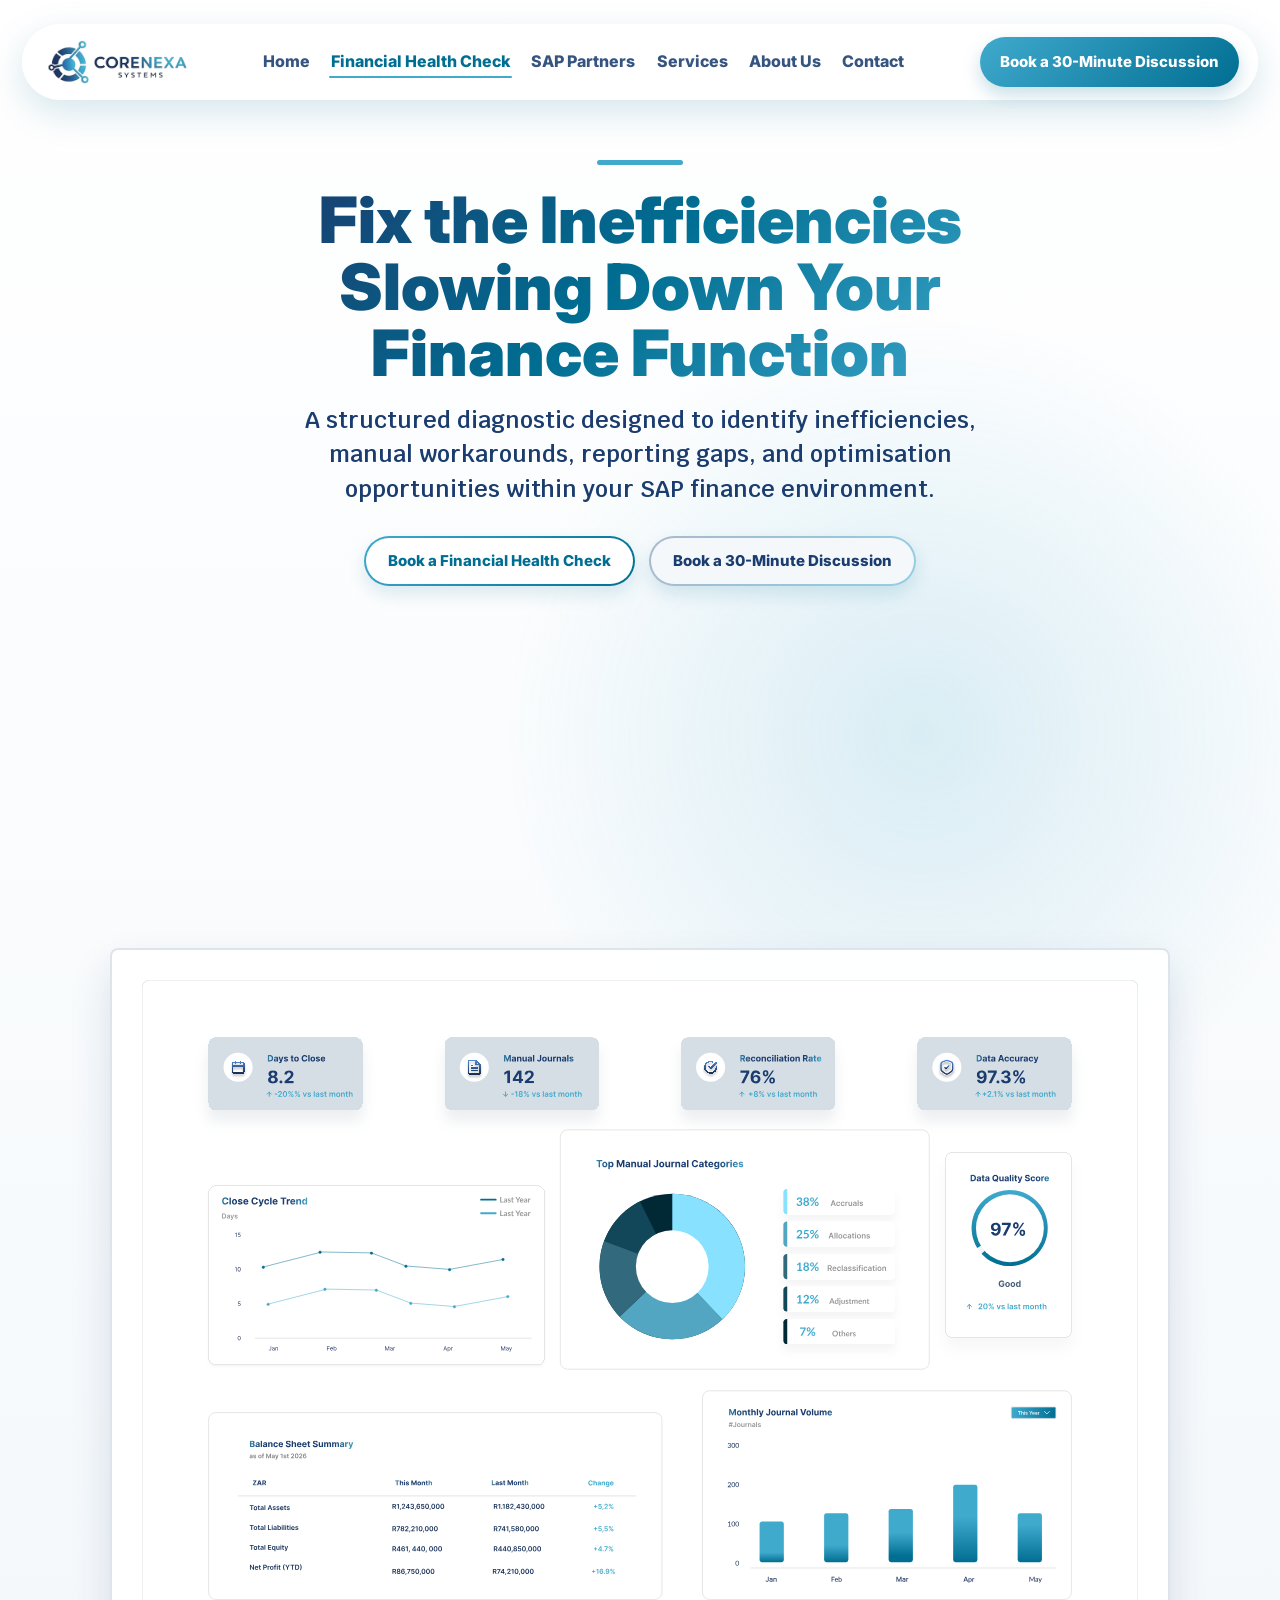
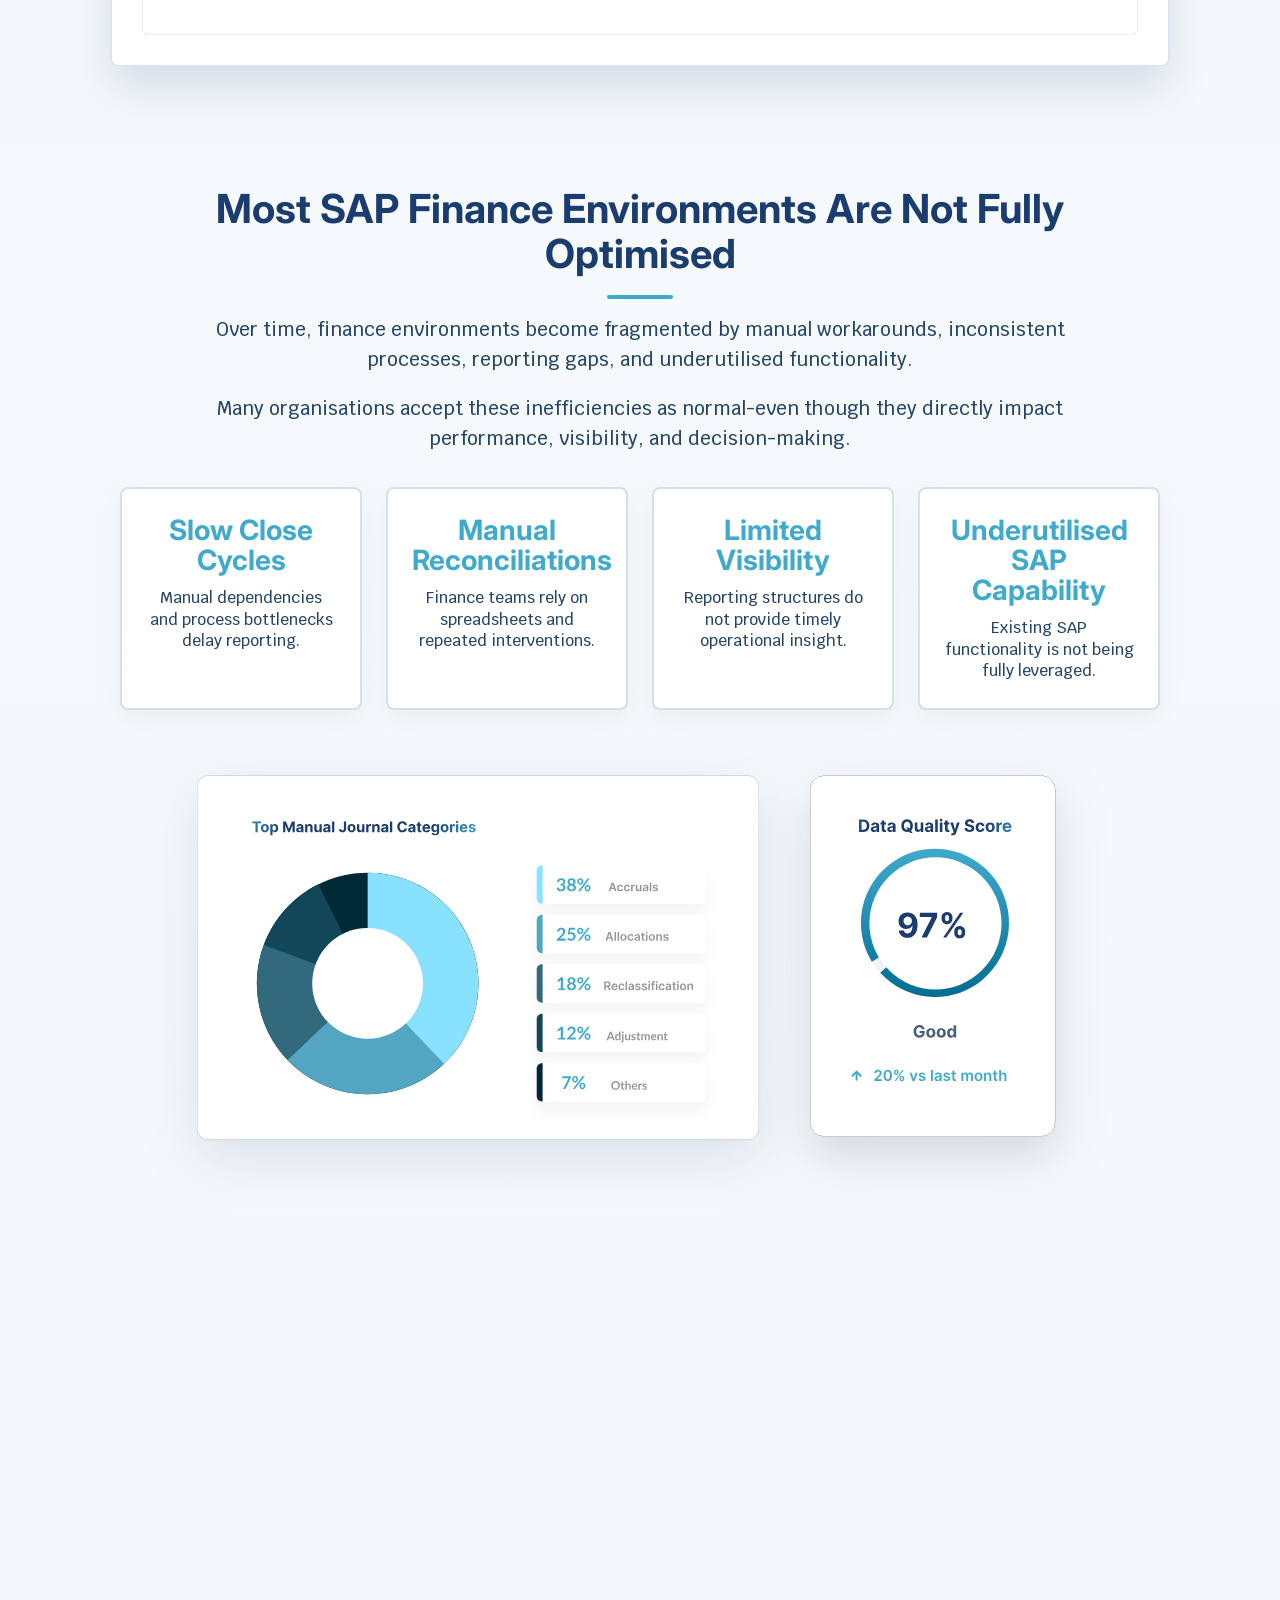
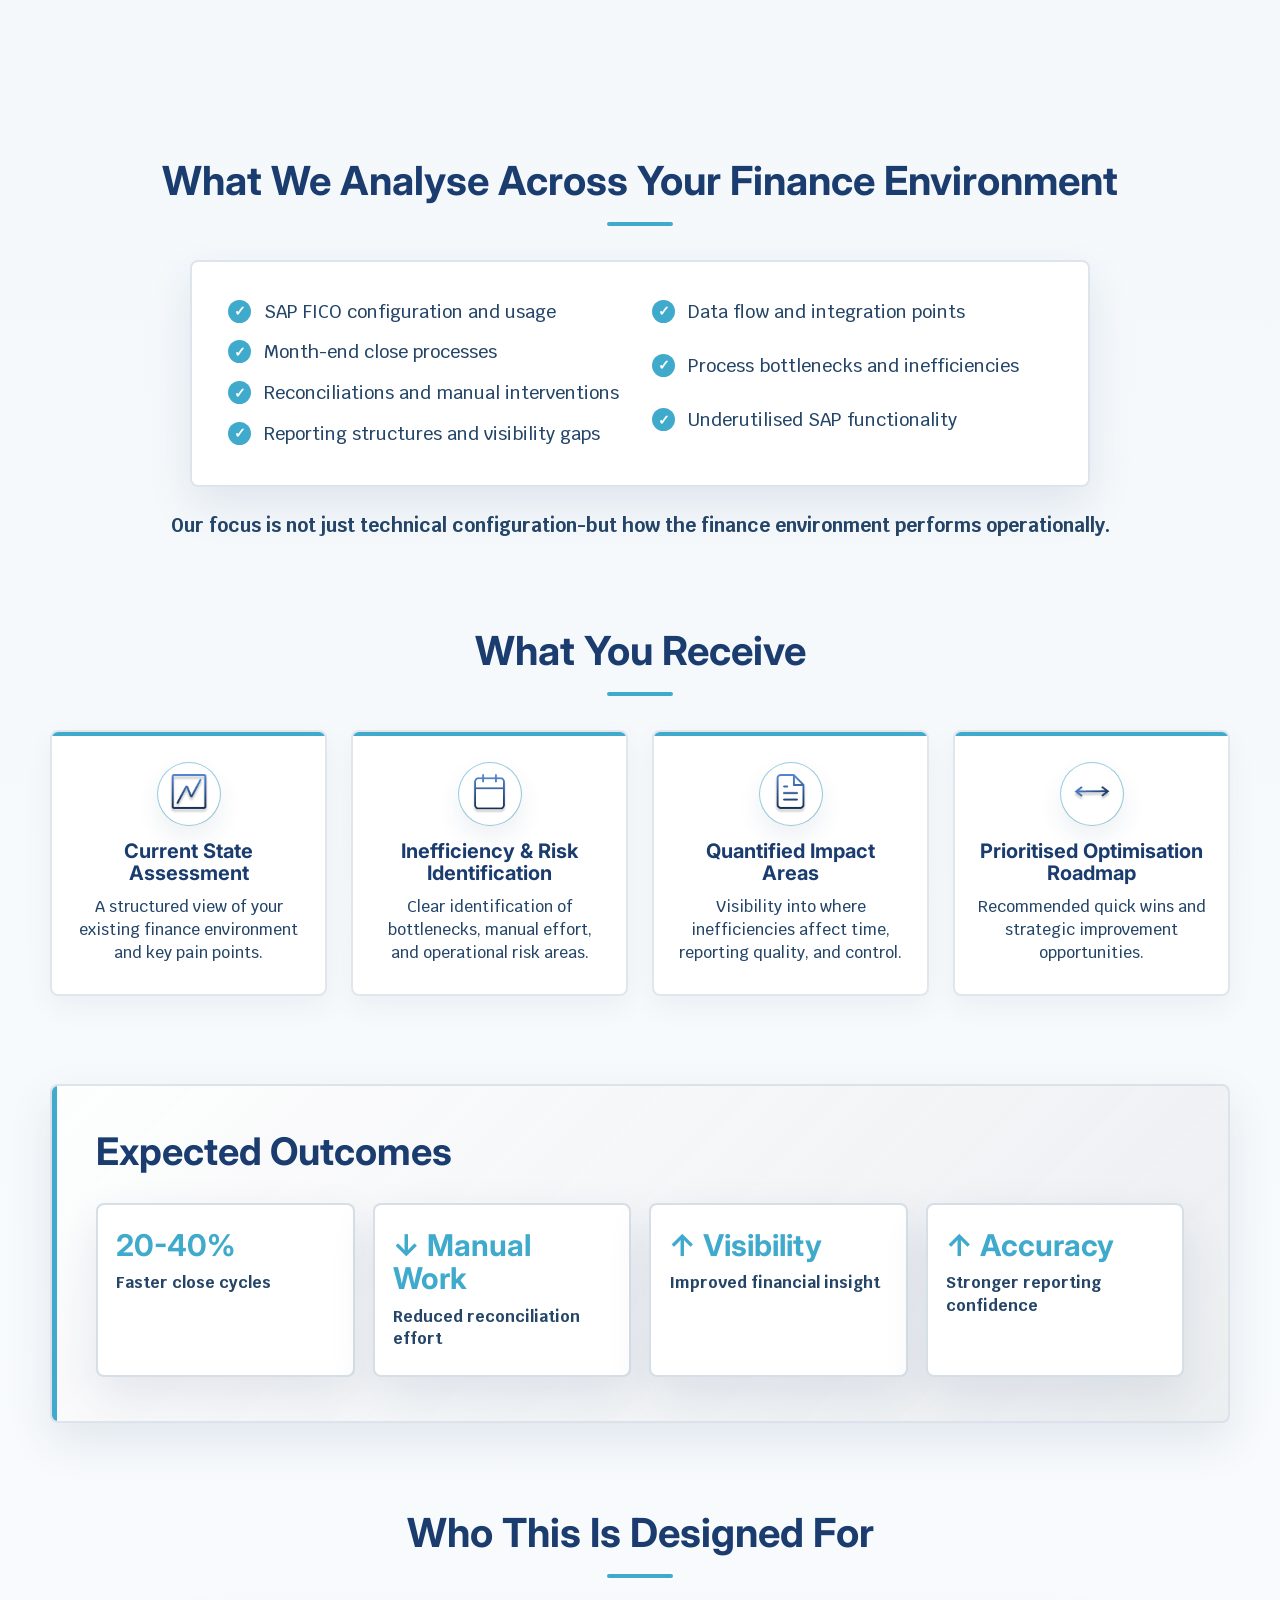
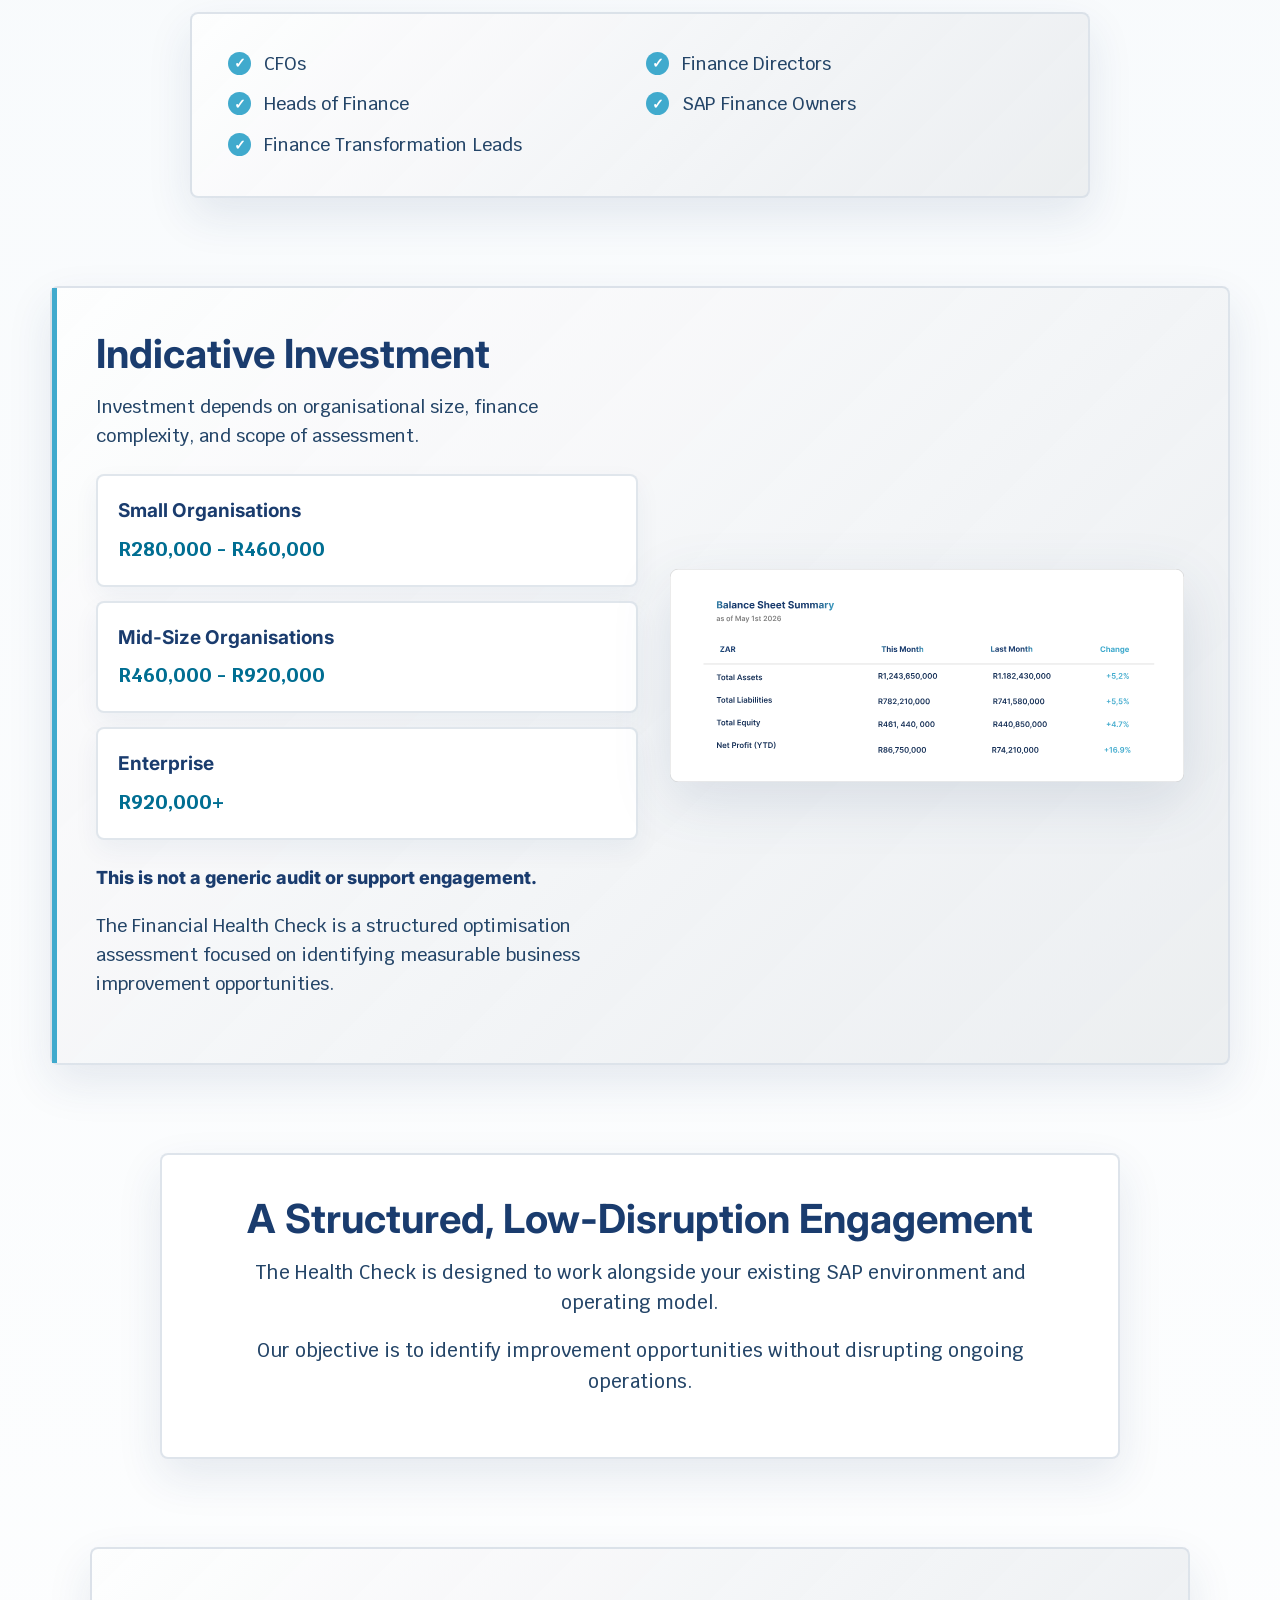
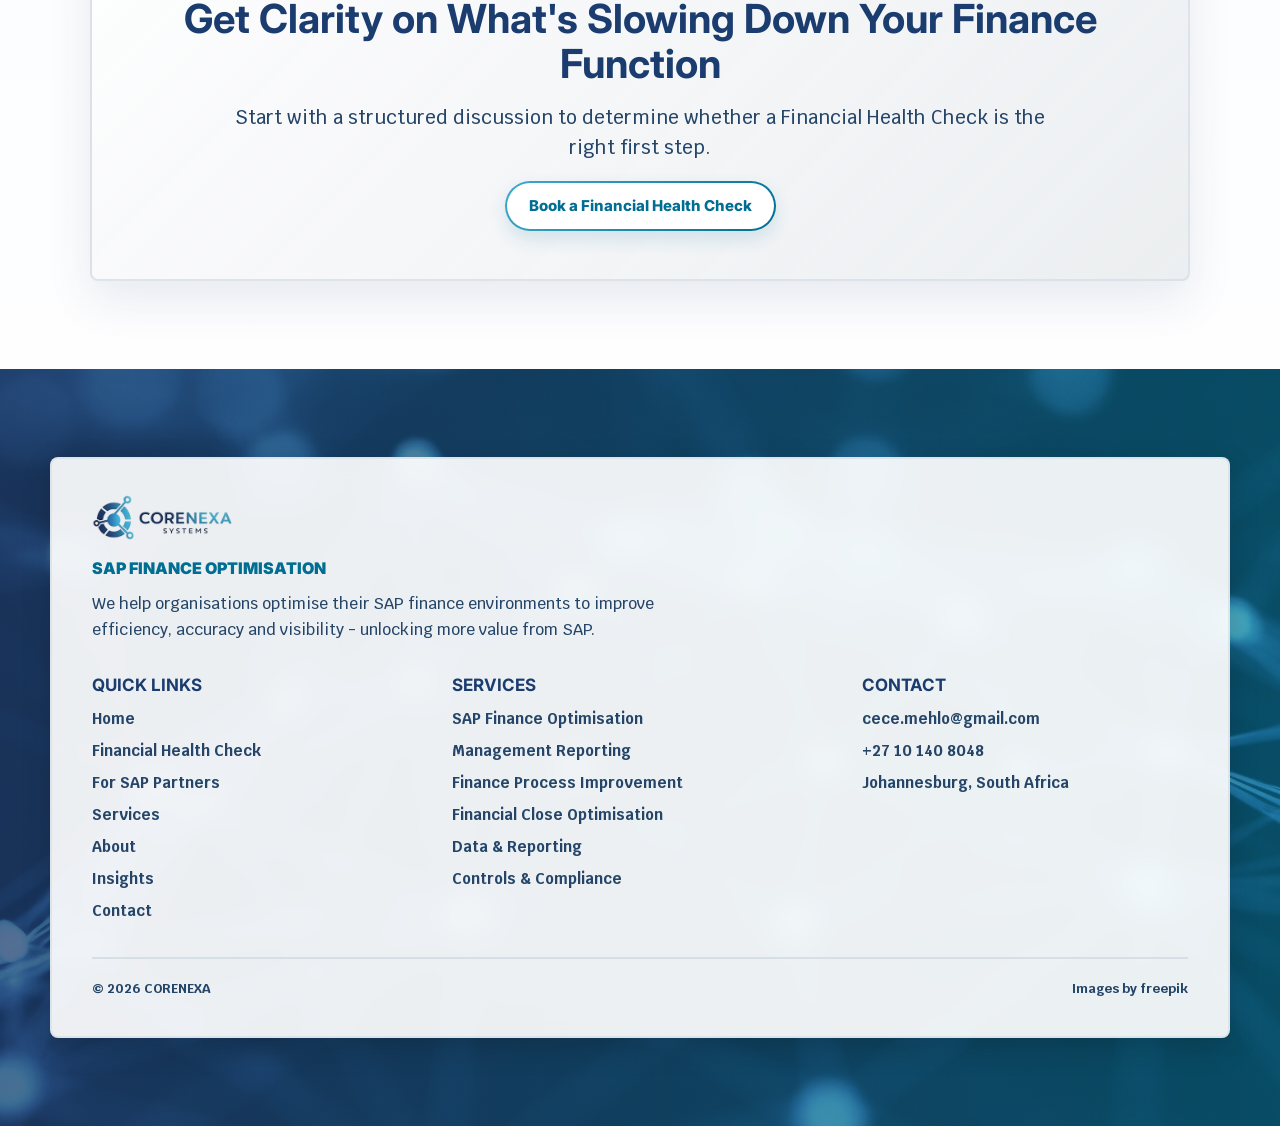
==== financial health check.html @ 90f0d819 "Add files via upload" ====
<!DOCTYPE html>
<html lang="en">
<head>
  <meta charset="utf-8" />
  <meta name="viewport" content="width=device-width,initial-scale=1" />
  <title>Financial Health Check</title>

  <link rel="preconnect" href="https://fonts.googleapis.com">
  <link rel="preconnect" href="https://fonts.gstatic.com" crossorigin>
  <link href="https://fonts.googleapis.com/css2?family=Inter:wght@700;800&family=Krub:wght@400;500;600;700&display=swap" rel="stylesheet">
  <link rel="stylesheet" href="styles.css">
</head>
<body class="financial-page">
  <header class="site-header">
    <nav class="navbar" aria-label="Main navigation">
      <a href="index.html" class="brand" aria-label="Corenexa Systems home">
        <img class="brand-logo" src="img/corenexa-logo.png" alt="Corenexa Systems logo">
      </a>

      <div class="nav-links">
        <a href="index.html">Home</a>
        <a href="financial health check.html" aria-current="page">Financial Health Check</a>
        <a href="sap partners.html">SAP Partners</a>
        <a href="services.html">Services</a>
        <a href="about.html">About Us</a>
        <a href="contact.html">Contact</a>
      </div>

      <a href="contact.html" class="nav-cta">Book a 30-Minute Discussion</a>
    </nav>
  </header>

  <section class="landing financial-landing">
    <div class="landing-content">
      <h1>Fix the Inefficiencies Slowing Down Your Finance Function</h1>
      <p>A structured diagnostic designed to identify inefficiencies, manual workarounds, reporting gaps, and optimisation opportunities within your SAP finance environment.</p>
      <div class="landing-actions">
        <a href="contact.html" class="button">Book a Financial Health Check</a>
        <a href="contact.html" class="button button-secondary">Book a 30-Minute Discussion</a>
      </div>
    </div>

    <div class="financial-hero-visual">
      <img src="img/dashboard.svg" alt="Finance dashboard interface" class="dashboard-img">
    </div>
  </section>

  <main class="container financial-container">
    <section class="expectations financial-section">
      <h2>Most SAP Finance Environments Are Not Fully Optimised</h2>
      <p>Over time, finance environments become fragmented by manual workarounds, inconsistent processes, reporting gaps, and underutilised functionality.</p>
      <p>Many organisations accept these inefficiencies as normal-even though they directly impact performance, visibility, and decision-making.</p>

      <div class="metrics">
        <div class="metric">
          <strong>Slow Close Cycles</strong>
          <p>Manual dependencies and process bottlenecks delay reporting.</p>
        </div>

        <div class="metric">
          <strong>Manual Reconciliations</strong>
          <p>Finance teams rely on spreadsheets and repeated interventions.</p>
        </div>

        <div class="metric">
          <strong>Limited Visibility</strong>
          <p>Reporting structures do not provide timely operational insight.</p>
        </div>

        <div class="metric">
          <strong>Underutilised SAP Capability</strong>
          <p>Existing SAP functionality is not being fully leveraged.</p>
        </div>
      </div>

      <div class="financial-supporting-visual">
        <img src="img/pie-chart.svg" alt="pie charts" class="pie-chart-img">
        <img src="img/progress-score.svg" alt="progress score" class="progress-score-img">
      </div>
    </section>

    <section class="diagnostic financial-section">
      <div class="diagnostic-copy">
        <h2>What Is a Financial Health Check?</h2>
        <p>The Financial Health Check is a structured assessment of your SAP finance environment designed to identify inefficiencies, quantify impact areas, and prioritise optimisation opportunities.</p>
        <a href="contact.html" class="button">Book a Financial Health Check</a>
      </div>

      <aside class="diagnostic-card">
        <div>
          <h2>It gives leadership teams clarity on:</h2>
          <ul class="check-list">
            <li>What is slowing finance down</li>
            <li>Where manual effort exists</li>
            <li>Which issues create operational risk</li>
            <li>Where the highest-value improvements are</li>
          </ul>
        </div>
      </aside>
    </section>

    <section class="hero financial-section">
      <h1>What We Analyse Across Your Finance Environment</h1>

      <div class="financial-check-grid">
        <ul class="check-list">
          <li>SAP FICO configuration and usage</li>
          <li>Month-end close processes</li>
          <li>Reconciliations and manual interventions</li>
          <li>Reporting structures and visibility gaps</li>
        </ul>
        <ul class="check-list">
          <li>Data flow and integration points</li>
          <li>Process bottlenecks and inefficiencies</li>
          <li>Underutilised SAP functionality</li>
        </ul>
      </div>

      <p class="financial-section-note">Our focus is not just technical configuration-but how the finance environment performs operationally.</p>
    </section>

    <section class="financial-section">
      <div class="hero">
        <h1>What You Receive</h1>
      </div>

      <div class="cards">
        <article class="card">
          <div class="icon">
            <img src="img/stats-icon.png" alt="Stats icon">
          </div>
          <h3>Current State Assessment</h3>
          <p>A structured view of your existing finance environment and key pain points.</p>
        </article>

        <article class="card">
          <div class="icon">
            <img src="img/calender-icon.png" alt="Calendar icon">
          </div>
          <h3>Inefficiency &amp; Risk Identification</h3>
          <p>Clear identification of bottlenecks, manual effort, and operational risk areas.</p>
        </article>

        <article class="card">
          <div class="icon">
            <img src="img/file-icon.png" alt="File icon">
          </div>
          <h3>Quantified Impact Areas</h3>
          <p>Visibility into where inefficiencies affect time, reporting quality, and control.</p>
        </article>

        <article class="card">
          <div class="icon">
            <img src="img/gap-icon.png" alt="Gap icon">
          </div>
          <h3>Prioritised Optimisation Roadmap</h3>
          <p>Recommended quick wins and strategic improvement opportunities.</p>
        </article>
      </div>
    </section>

    <section class="partner financial-section">
      <div>
        <h2>Expected Outcomes</h2>
        <div class="outcome-metrics">
          <div><strong>20-40%</strong><span>Faster close cycles</span></div>
          <div><strong>↓ Manual Work</strong><span>Reduced reconciliation effort</span></div>
          <div><strong>↑ Visibility</strong><span>Improved financial insight</span></div>
          <div><strong>↑ Accuracy</strong><span>Stronger reporting confidence</span></div>
        </div>
      </div>
    </section>

    <section class="financial-section financial-audience-section">
      <div class="hero">
        <h1>Who This Is Designed For</h1>
      </div>
      <ul class="about-check-list about-audience-list">
        <li>CFOs</li>
        <li>Finance Directors</li>
        <li>Heads of Finance</li>
        <li>SAP Finance Owners</li>
        <li>Finance Transformation Leads</li>
      </ul>
    </section>

    <section class="financial-section investment-section">
      <div class="expertise-copy">
        <h2>Indicative Investment</h2>
        <p>Investment depends on organisational size, finance complexity, and scope of assessment.</p>
        <div class="investment-card-grid">
          <div class="investment-card"><strong>Small Organisations</strong><span>R280,000 - R460,000</span></div>
          <div class="investment-card"><strong>Mid-Size Organisations</strong><span>R460,000 - R920,000</span></div>
          <div class="investment-card"><strong>Enterprise</strong><span>R920,000+</span></div>
        </div>
        <p class="investment-note">This is not a generic audit or support engagement.</p>
        <p>The Financial Health Check is a structured optimisation assessment focused on identifying measurable business improvement opportunities.</p>
      </div>
      <img class="investment-panel-image" src="img/balance-sheet.svg" alt="Investment range interface panel">
    </section>

    <section class="financial-section financial-trust-section">
      <h2>A Structured, Low-Disruption Engagement</h2>
      <p>The Health Check is designed to work alongside your existing SAP environment and operating model.</p>
      <p>Our objective is to identify improvement opportunities without disrupting ongoing operations.</p>
    </section>

    <section class="cta financial-section financial-bottom-cta">
      <h2>Get Clarity on What's Slowing Down Your Finance Function</h2>
      <p>Start with a structured discussion to determine whether a Financial Health Check is the right first step.</p>
      <a href="contact.html" class="button">Book a Financial Health Check</a>
    </section>

  </main>

  <footer class="site-footer">
    <img class="footer-bg" src="img/abstract-technology-network (1).jpg" alt="" aria-hidden="true">
    <div class="footer-inner about-footer-inner">
      <div class="footer-brand-block">
        <a href="index.html" aria-label="Corenexa Systems home">
          <img class="footer-logo" src="img/corenexa-logo.png" alt="Corenexa Systems logo">
        </a>
        <p class="footer-tagline">SAP FINANCE OPTIMISATION</p>
        <p>We help organisations optimise their SAP finance environments to improve efficiency, accuracy and visibility - unlocking more value from SAP.</p>
      </div>

      <div class="about-footer-grid">
        <div>
          <h3>Quick Links</h3>
          <ul>
            <li><a href="index.html">Home</a></li>
            <li><a href="financial health check.html">Financial Health Check</a></li>
            <li><a href="sap partners.html">For SAP Partners</a></li>
            <li><a href="services.html">Services</a></li>
            <li><a href="about.html">About</a></li>
            <li>Insights</li>
            <li><a href="contact.html">Contact</a></li>
          </ul>
        </div>

        <div>
          <h3>Services</h3>
          <ul>
            <li>SAP Finance Optimisation</li>
            <li>Management Reporting</li>
            <li>Finance Process Improvement</li>
            <li>Financial Close Optimisation</li>
            <li>Data &amp; Reporting</li>
            <li>Controls &amp; Compliance</li>
          </ul>
        </div>

        <div>
          <h3>Contact</h3>
          <ul>
            <li><a href="mailto:cece.mehlo@gmail.com">cece.mehlo@gmail.com</a></li>
            <li><a href="tel:+27101408048">+27 10 140 8048</a></li>
            <li>Johannesburg, South Africa</li>
          </ul>
        </div>
      </div>

      <div class="footer-bottom">
        <span>&copy; 2026 CORENEXA</span>
        <span>Images by freepik</span>
      </div>
    </div>
  </footer>
  <script src="script.js" defer></script>
</body>
</html>
---- styles.css ----
/* =========================================================
   Corenexa Systems
   Shared layout, page sections, and responsive presentation.
========================================================= */

:root {
  --primary-blue: #1a3c6e;
  --deep-blue: #006e92;
  --accent-blue: #40aacd;
  --accent-blue-soft: rgba(64, 170, 205, 0.16);
  --ink: #1a3c6e;
  --text-main: #244568;
  --text-muted: #526b82;
  --white: #ffffff;
  --bg-light: #f4f8fb;
  --bg-panel: #e7eef4;
  --bg-panel-strong: #d6dee6;
  --border-soft: rgba(26, 60, 110, 0.14);
  --shadow-soft: 0 18px 45px rgba(26, 60, 110, 0.1);
  --shadow-card: 0 20px 42px rgba(26, 60, 110, 0.14);
  --gradient-blue: linear-gradient(135deg, #1a3c6e 0%, #006e92 48%, #40aacd 100%);
  --button-gradient: linear-gradient(135deg, #40aacd 0%, #006e92 100%);
  --button-gradient-hover: linear-gradient(135deg, #5bb8d9 0%, #004f6b 100%);
  --section-space: 88px;
  --section-space-sm: 48px;
  --grid-gap: 24px;
  --panel-radius: 8px;
  --card-radius: 8px;
}

* {
  box-sizing: border-box;
  margin: 0;
  padding: 0;
}

html {
  scroll-behavior: smooth;
}

body {
  min-width: 320px;
  overflow-x: hidden;
  background:
    radial-gradient(circle at 12% 6%, rgba(64, 170, 205, 0.11), transparent 28rem),
    linear-gradient(180deg, #f9fbfd 0%, var(--bg-light) 42%, #ffffff 100%);
  color: var(--text-main);
  font-family: "Krub", Arial, sans-serif;
  line-height: 1.6;
}

body::before {
  content: "";
  position: fixed;
  inset: 0;
  z-index: -3;
  pointer-events: none;
  background-image:
    linear-gradient(rgba(26, 60, 110, 0.032) 1px, transparent 1px),
    linear-gradient(90deg, rgba(26, 60, 110, 0.032) 1px, transparent 1px);
  background-size: 54px 54px;
  mask-image: linear-gradient(to bottom, rgba(0, 0, 0, 0.6), transparent 72%);
}

img,
svg,
iframe {
  max-width: 100%;
}

img {
  display: block;
}

a {
  color: inherit;
  text-decoration: none;
  transition: color 0.25s ease, opacity 0.25s ease, transform 0.25s ease, box-shadow 0.25s ease, background 0.25s ease;
}

button,
input,
select,
textarea {
  font: inherit;
}

h1,
h2,
h3,
h4,
h5,
h6,
.nav-links a,
.nav-cta,
.button,
.landing-button {
  font-family: "Inter", Arial, sans-serif;
}

h1,
h2,
h3 {
  color: var(--ink);
  line-height: 1.12;
}

p,
li {
  color: var(--text-main);
  font-weight: 500;
}

.container {
  width: min(100% - 48px, 1180px);
  margin-inline: auto;
  padding: var(--section-space) 0;
}

/* Header and navigation */
.site-header {
  position: absolute;
  top: 24px;
  left: 0;
  z-index: 1000;
  width: 100%;
  display: flex;
  justify-content: center;
  padding-inline: 22px;
  transition: top 0.28s ease;
}

.site-header.is-scrolled {
  position: fixed;
  top: 14px;
}

.navbar {
  position: relative;
  width: min(100%, 1400px);
  min-height: 76px;
  display: flex;
  align-items: center;
  justify-content: space-between;
  gap: 18px;
  padding: 12px 18px 12px 24px;
  border: 1px solid rgba(255, 255, 255, 0.82);
  border-radius: 999px;
  background: rgba(255, 255, 255, 0.92);
  box-shadow: 0 12px 36px rgba(0, 110, 146, 0.17);
  backdrop-filter: blur(14px);
  -webkit-backdrop-filter: blur(14px);
}

.site-header.is-scrolled .navbar {
  background: rgba(255, 255, 255, 0.98);
  box-shadow: 0 14px 38px rgba(0, 110, 146, 0.2);
}

.brand {
  flex: 0 0 auto;
}

.brand-logo {
  width: auto;
  max-width: 178px;
  height: 44px;
  object-fit: contain;
}

.nav-links {
  display: flex;
  align-items: center;
  justify-content: center;
  gap: clamp(10px, 1.35vw, 22px);
}

.nav-links a {
  position: relative;
  padding: 8px 2px;
  color: var(--ink);
  font-size: 16px;
  font-weight: 800;
  line-height: 1.2;
  white-space: nowrap;
  opacity: 0.88;
}

.nav-links a::after {
  content: "";
  position: absolute;
  left: 0;
  right: 0;
  bottom: 2px;
  height: 2px;
  border-radius: 999px;
  background: var(--accent-blue);
  opacity: 0;
  transform: scaleX(0.45);
  transition: opacity 0.25s ease, transform 0.25s ease;
}

.nav-links a:hover,
.nav-links a[aria-current="page"] {
  color: var(--deep-blue);
  opacity: 1;
}

.nav-links a:hover::after,
.nav-links a[aria-current="page"]::after {
  opacity: 1;
  transform: scaleX(1);
}

.nav-cta,
.button,
.landing-button {
  position: relative;
  min-height: 50px;
  display: inline-flex;
  align-items: center;
  justify-content: center;
  gap: 8px;
  border-radius: 999px;
  font-size: 15px;
  font-weight: 800;
  line-height: 1.2;
  letter-spacing: 0;
  cursor: pointer;
  overflow: hidden;
  isolation: isolate;
}

.nav-cta {
  flex: 0 0 auto;
  padding: 12px 20px;
  background: var(--button-gradient);
  color: var(--white);
  box-shadow: 0 8px 18px rgba(0, 110, 146, 0.22);
}

.nav-cta:hover {
  background: var(--button-gradient-hover);
  transform: translateY(-1px);
}

.button,
.landing-button {
  padding: 12px 22px;
  border: 2px solid transparent;
  background-image: linear-gradient(#ffffff, #ffffff), var(--button-gradient);
  background-origin: padding-box, border-box;
  background-clip: padding-box, border-box;
  color: var(--deep-blue);
  box-shadow: 0 8px 18px rgba(0, 110, 146, 0.14);
}

.button:hover,
.landing-button:hover {
  background-image: linear-gradient(#ffffff, #ffffff), var(--button-gradient-hover);
  box-shadow: 0 12px 24px rgba(0, 110, 146, 0.18);
  transform: translateY(-2px);
}

.button-secondary {
  background-image: linear-gradient(#f4f8fb, #f4f8fb), linear-gradient(135deg, rgba(26, 60, 110, 0.34), rgba(64, 170, 205, 0.5));
  color: var(--ink);
}

.button::after,
.landing-button::after,
.nav-cta::after {
  content: "";
  position: absolute;
  left: var(--ripple-x, 50%);
  top: var(--ripple-y, 50%);
  z-index: -1;
  width: 12px;
  height: 12px;
  border-radius: 50%;
  background: rgba(64, 170, 205, 0.24);
  opacity: 0;
  pointer-events: none;
  transform: translate(-50%, -50%) scale(1);
}

.button.is-pressing::after,
.landing-button.is-pressing::after,
.nav-cta.is-pressing::after {
  animation: button-ripple 0.55s ease-out;
}

.nav-toggle {
  display: none;
  width: 46px;
  height: 46px;
  flex: 0 0 auto;
  align-items: center;
  justify-content: center;
  flex-direction: column;
  gap: 5px;
  border: 0;
  border-radius: 50%;
  background: rgba(255, 255, 255, 0.94);
  box-shadow: 0 8px 22px rgba(0, 110, 146, 0.16);
  cursor: pointer;
}

.nav-toggle span {
  width: 20px;
  height: 2px;
  border-radius: 999px;
  background: var(--ink);
  transition: opacity 0.25s ease, transform 0.25s ease;
}

.nav-open .nav-toggle span:nth-child(1) {
  transform: translateY(7px) rotate(45deg);
}

.nav-open .nav-toggle span:nth-child(2) {
  opacity: 0;
}

.nav-open .nav-toggle span:nth-child(3) {
  transform: translateY(-7px) rotate(-45deg);
}

/* Reusable media and motion helpers */
.landing-bg,
.page-hero-bg,
.footer-bg {
  position: absolute;
  inset: 0;
  z-index: -2;
  width: 100%;
  height: 100%;
  object-fit: cover;
}

.large-icon,
.icon,
.service-icon,
.about-card-icon {
  display: inline-flex;
  align-items: center;
  justify-content: center;
  flex-shrink: 0;
  background:
    linear-gradient(#ffffff, #ffffff) padding-box,
    linear-gradient(135deg, rgba(64, 170, 205, 0.55), rgba(0, 110, 146, 0.42)) border-box;
  border: 1px solid transparent;
  box-shadow: 0 12px 24px rgba(26, 60, 110, 0.08);
}

.large-icon {
  width: 78px;
  height: 78px;
  padding: 13px;
  border-radius: 50%;
}

.icon,
.service-icon,
.about-card-icon {
  width: 64px;
  height: 64px;
  margin: 0 auto 14px;
  border-radius: 50%;
  padding: 11px;
}

.large-icon img,
.icon img,
.service-icon img,
.about-card-icon img {
  width: 100%;
  height: 100%;
  object-fit: contain;
}

.reveal-on-scroll {
  opacity: 0;
  transform: translateY(28px);
  transition: opacity 0.7s ease, transform 0.7s cubic-bezier(0.22, 1, 0.36, 1), box-shadow 0.25s ease;
  transition-delay: var(--reveal-delay, 0ms);
}

.reveal-on-scroll.is-visible,
.is-visible {
  opacity: 1;
  transform: translateY(0);
}

.site-toast {
  position: fixed;
  right: 22px;
  bottom: 22px;
  z-index: 2000;
  max-width: min(360px, calc(100vw - 44px));
  padding: 16px 18px;
  border-radius: var(--card-radius);
  background: var(--ink);
  color: var(--white);
  font-weight: 700;
  box-shadow: 0 18px 38px rgba(0, 110, 146, 0.24);
  opacity: 0;
  pointer-events: none;
  transform: translateY(18px);
  transition: opacity 0.25s ease, transform 0.25s ease;
}

.site-toast.is-visible {
  opacity: 1;
  transform: translateY(0);
}

@keyframes button-ripple {
  0% {
    opacity: 0.7;
    transform: translate(-50%, -50%) scale(1);
  }

  100% {
    opacity: 0;
    transform: translate(-50%, -50%) scale(28);
  }
}

/* Hero sections */
.landing,
.sap-partner-hero,
.services-hero,
.about-hero {
  position: relative;
  min-height: 720px;
  display: flex;
  align-items: center;
  padding: 150px 8% 80px;
  overflow: hidden;
  isolation: isolate;
}

.home-page .landing {
  height: 100vh;
  min-height: 680px;
}

.home-page .landing::before,
.sap-partner-hero::before,
.services-hero::before,
.about-hero::before {
  content: "";
  position: absolute;
  inset: 0;
  z-index: -1;
  background:
    linear-gradient(90deg, rgba(26, 60, 110, 0.76), rgba(0, 110, 146, 0.48) 52%, rgba(64, 170, 205, 0.14)),
    linear-gradient(180deg, rgba(26, 60, 110, 0.18), rgba(26, 60, 110, 0.28));
}

.landing::after,
.sap-partner-hero::after,
.services-hero::after,
.about-hero::after {
  content: "";
  position: absolute;
  inset: auto 0 0;
  z-index: -1;
  height: 34%;
  background: linear-gradient(to bottom, transparent, rgba(247, 250, 252, 0.98));
}

.sap-partner-hero {
  justify-content: flex-start;
}

.services-hero,
.about-hero {
  justify-content: flex-end;
}

.landing-content,
.sap-partner-hero-copy,
.services-hero-copy,
.about-hero-copy {
  position: relative;
  min-width: 0;
  width: 100%;
  max-width: 760px;
  flex: 0 1 760px;
  padding: 34px;
  border-radius: var(--panel-radius);
  background: rgba(236, 244, 250, 0.9);
  box-shadow: 0 18px 45px rgba(26, 60, 110, 0.18);
  backdrop-filter: blur(10px);
  -webkit-backdrop-filter: blur(10px);
}

.landing-content::before,
.sap-partner-hero-copy::before,
.services-hero-copy::before,
.about-hero-copy::before {
  content: "";
  display: block;
  width: 86px;
  height: 5px;
  margin-bottom: 22px;
  border-radius: 999px;
  background: var(--accent-blue);
}

.landing-content h1,
.sap-partner-hero h1,
.services-hero h1,
.about-hero h1 {
  max-width: 760px;
  margin-bottom: 16px;
  color: var(--ink);
  font-size: clamp(42px, 5.2vw, 72px);
  font-weight: 900;
  line-height: 1.02;
  overflow-wrap: anywhere;
}

.landing-content p,
.sap-partner-hero p,
.services-hero p,
.about-hero p {
  max-width: 680px;
  margin-bottom: 28px;
  color: var(--text-main);
  font-size: clamp(18px, 1.55vw, 23px);
  font-weight: 600;
  line-height: 1.5;
}

.financial-page .financial-landing {
  min-height: 100vh;
  height: auto;
  flex-direction: column;
  justify-content: flex-start;
  gap: 28px;
  padding: 160px 6% 80px;
  background:
    radial-gradient(circle at 72% 42%, rgba(64, 170, 205, 0.18), transparent 26rem),
    linear-gradient(180deg, #ffffff 0%, var(--bg-light) 100%);
}

.financial-page .financial-landing::before,
.financial-page .financial-landing::after {
  display: none;
}

.financial-page .landing-content {
  width: min(100%, 980px);
  padding: 0;
  background: transparent;
  box-shadow: none;
  text-align: center;
  backdrop-filter: none;
}

.financial-page .landing-content::before {
  margin-inline: auto;
}

.financial-page .landing-content h1 {
  background: var(--gradient-blue);
  -webkit-background-clip: text;
  background-clip: text;
  color: transparent;
  font-size: clamp(40px, 5vw, 66px);
  line-height: 1.04;
}

.financial-page .landing-content p {
  max-width: 820px;
  margin: 0 auto;
  color: var(--primary-blue);
  font-size: 23px;
}

.landing-actions {
  display: flex;
  flex-wrap: wrap;
  justify-content: center;
  gap: 14px;
  margin-top: 30px;
}

.financial-hero-visual {
  width: min(100%, 1060px);
  display: flex;
  justify-content: center;
  padding: clamp(16px, 3vw, 30px);
  border: 2px solid rgba(214, 222, 230, 0.8);
  border-radius: var(--panel-radius);
  background: rgba(255, 255, 255, 0.92);
  box-shadow: var(--shadow-card);
  backdrop-filter: blur(12px);
}

.dashboard-img {
  width: 100%;
  height: auto;
}

/* Shared section patterns */
.hero,
.expectations,
.expertise,
.services-section-copy,
.services-partner-copy,
.about-section-copy,
.sap-section-copy,
.sap-commercial-copy {
  max-width: 1040px;
  margin-inline: auto;
  text-align: center;
}

.hero,
.expectations,
.expertise,
.diagnostic,
.partner,
.cta,
.financial-section,
.sap-partner-section,
.services-container > section,
.about-container > section {
  margin-bottom: var(--section-space);
}

.hero h1,
.expectations h2,
.expertise h2,
.cta h2,
.sap-section-copy h2,
.sap-commercial-copy h2,
.sap-model-section h2,
.sap-reasons-section h2,
.services-section-copy h1,
.services-section-copy h2,
.services-partner-copy h2,
.services-ready-card h2,
.about-section-copy h2,
.location-info h2,
.contact-page .contact-hero h1 {
  margin-bottom: 16px;
  color: var(--ink);
  font-size: clamp(32px, 4vw, 40px);
}

.hero h1::after,
.expectations h2::after,
.expertise h2::after,
.sap-section-copy h2::after,
.sap-commercial-copy h2::after,
.services-section-copy h1::after,
.services-section-copy h2::after,
.about-section-copy h2::after,
.contact-page .contact-hero h1::after {
  content: "";
  display: block;
  width: 66px;
  height: 4px;
  margin: 18px auto 0;
  border-radius: 999px;
  background: var(--accent-blue);
}

.hero p,
.expertise p,
.sap-section-copy p,
.sap-commercial-copy p,
.sap-section-note,
.sap-operate-note,
.sap-trust-section p,
.services-section-copy p,
.services-partner-copy p,
.services-ready-card p,
.service-detail-intro,
.service-outcome,
.about-section-copy p,
.about-bottom-cta p {
  color: var(--text-main);
  font-size: 19px;
}

.hero p,
.expertise p {
  max-width: 980px;
  margin: 0 auto 10px;
}

.cards,
.sap-challenge-grid,
.services-grid,
.about-feature-grid,
.about-expertise-grid,
.about-steps-grid,
.sap-model-grid,
.services-flow-grid,
.metrics {
  display: grid;
  gap: var(--grid-gap);
}

.cards,
.sap-challenge-grid,
.about-feature-grid,
.metrics {
  grid-template-columns: repeat(4, minmax(0, 1fr));
}

.services-grid,
.about-expertise-grid {
  grid-template-columns: repeat(auto-fit, minmax(200px, 1fr));
}

.about-steps-grid,
.sap-model-grid,
.services-flow-grid {
  grid-template-columns: repeat(3, minmax(0, 1fr));
}

.card,
.sap-challenge-card,
.service-card,
.about-feature-card,
.about-step-card,
.about-expertise-card,
.services-flow-step,
.sap-model-step {
  position: relative;
  min-height: 230px;
  display: flex;
  flex-direction: column;
  align-items: center;
  justify-content: flex-start;
  overflow: hidden;
  padding: 30px 22px;
  border: 2px solid rgba(214, 222, 230, 0.76);
  border-radius: var(--card-radius);
  background: var(--white);
  text-align: center;
  box-shadow: 0 10px 28px rgba(26, 60, 110, 0.055);
  transition: transform 0.25s ease, box-shadow 0.25s ease;
}

.card::before,
.sap-challenge-card::before,
.service-card::before,
.about-feature-card::before,
.about-step-card::before,
.about-expertise-card::before,
.services-flow-step::before,
.sap-model-step::before {
  content: "";
  position: absolute;
  inset: 0 0 auto;
  height: 4px;
  background: var(--accent-blue);
}

.card::after,
.sap-challenge-card::after,
.service-card::after,
.about-feature-card::after,
.about-step-card::after,
.about-expertise-card::after,
.services-flow-step::after,
.sap-model-step::after {
  content: "";
  position: absolute;
  inset: 0;
  opacity: 0;
  pointer-events: none;
  background: radial-gradient(circle at var(--mouse-x, 50%) var(--mouse-y, 0%), rgba(64, 170, 205, 0.16), transparent 34%);
  transition: opacity 0.25s ease;
}

.card:hover,
.sap-challenge-card:hover,
.service-card:hover,
.about-feature-card:hover,
.about-step-card:hover,
.about-expertise-card:hover {
  box-shadow: var(--shadow-card);
  transform: translateY(-6px);
}

.card.is-lit::after,
.sap-challenge-card.is-lit::after,
.service-card.is-lit::after,
.about-feature-card.is-lit::after,
.about-step-card.is-lit::after,
.about-expertise-card.is-lit::after,
.services-flow-step.is-lit::after,
.sap-model-step.is-lit::after {
  opacity: 1;
}

.card > *,
.sap-challenge-card > *,
.service-card > *,
.about-feature-card > *,
.about-step-card > *,
.about-expertise-card > *,
.services-flow-step > *,
.sap-model-step > * {
  position: relative;
  z-index: 1;
}

.card h3,
.sap-challenge-card h3,
.service-card h3,
.about-feature-card h3,
.about-step-card h3,
.about-expertise-card h3,
.services-flow-step h3 {
  margin-bottom: 10px;
  color: var(--ink);
  font-size: 20px;
}

.card p,
.sap-challenge-card p,
.service-card p,
.about-feature-card p,
.about-step-card p,
.about-expertise-card p,
.services-flow-step p,
.sap-model-step p {
  color: var(--text-main);
  font-size: 16px;
  line-height: 1.45;
}

.diagnostic,
.partner,
.cta,
.about-intro-section,
.about-value-section,
.about-collaboration-section,
.services-partner-copy,
.services-ready-card,
.sap-fit-panel,
.sap-commercial-panel,
.sap-reasons-list,
.about-audience-list,
.services-audience-card,
.investment-section,
.location-card {
  position: relative;
  border: 2px solid rgba(214, 222, 230, 0.8);
  border-radius: var(--panel-radius);
  background:
    linear-gradient(135deg, rgba(255, 255, 255, 0.92), rgba(236, 238, 240, 0.86)),
    var(--bg-panel);
  box-shadow: var(--shadow-soft);
}

.diagnostic,
.partner {
  overflow: hidden;
}

.diagnostic::before,
.partner::before,
.investment-section::before,
.services-partner-copy::before,
.services-ready-card::before {
  content: "";
  position: absolute;
  inset: 0 auto 0 0;
  width: 5px;
  background: var(--accent-blue);
}

.diagnostic {
  display: grid;
  grid-template-columns: minmax(0, 1fr) minmax(320px, 0.9fr);
  gap: 40px;
  align-items: center;
  padding: 44px;
}

.diagnostic-copy h2,
.partner h2 {
  margin-bottom: 18px;
  font-size: clamp(30px, 4vw, 38px);
}

.diagnostic-copy p,
.partner p {
  margin-bottom: 30px;
  color: var(--text-main);
  font-size: 19px;
}

.diagnostic-card {
  display: flex;
  align-items: flex-start;
  gap: 24px;
  padding: 32px;
  border: 2px solid rgba(214, 222, 230, 0.6);
  border-radius: var(--card-radius);
  background: rgba(255, 255, 255, 0.92);
  box-shadow: inset 0 1px 0 rgba(255, 255, 255, 0.8);
}

.diagnostic-card h2 {
  margin-bottom: 18px;
  font-size: 28px;
}

.diagnostic-card p {
  margin-bottom: 18px;
  color: var(--text-main);
  font-size: 20px;
}

.diagnostic-card a,
.services-ready-card a {
  color: var(--deep-blue);
  font-family: "Inter", Arial, sans-serif;
  font-weight: 800;
}

.partner {
  display: flex;
  align-items: flex-start;
  gap: 34px;
  padding: 44px;
}

.cta {
  max-width: 1100px;
  margin-inline: auto;
  padding: 48px;
  text-align: center;
}

/* Metrics and lists */
.expectations > p:first-of-type {
  margin-bottom: 30px;
  color: var(--primary-blue);
  font-family: "Inter", Arial, sans-serif;
  font-size: 25px;
  font-weight: 700;
}

.metrics {
  margin-top: 32px;
}

.metric {
  min-height: 160px;
  padding: 26px 24px;
  border: 2px solid var(--bg-panel-strong);
  border-radius: var(--card-radius);
  background: var(--white);
  box-shadow: 0 10px 26px rgba(26, 60, 110, 0.055);
  text-align: center;
}

.metric strong {
  display: block;
  margin-bottom: 12px;
  color: var(--accent-blue);
  font-family: "Inter", Arial, sans-serif;
  font-size: clamp(28px, 3vw, 36px);
  line-height: 1.08;
}

.metric p {
  color: var(--text-main);
  font-size: 16px;
  line-height: 1.35;
}

.check-list,
.investment-list,
.sap-value-list,
.sap-check-list,
.services-check-list,
.about-check-list {
  display: grid;
  gap: 12px;
  list-style: none;
}

.check-list li,
.investment-list li,
.sap-value-list li,
.sap-check-list li,
.services-check-list li,
.about-check-list li {
  position: relative;
  padding-left: 36px;
  color: var(--text-main);
  font-size: 18px;
}

.check-list li::before,
.investment-list li::before,
.sap-value-list li::before,
.sap-check-list li::before,
.services-check-list li::before,
.about-check-list li::before {
  content: "\2713";
  position: absolute;
  left: 0;
  top: 2px;
  width: 23px;
  height: 23px;
  display: inline-flex;
  align-items: center;
  justify-content: center;
  border-radius: 50%;
  background: var(--accent-blue);
  color: var(--white);
  font-size: 14px;
  font-weight: 800;
  line-height: 1;
}

/* Financial Health Check */
.financial-page .financial-container {
  padding-top: 40px;
}

.financial-page .expectations > p:first-of-type {
  max-width: 930px;
  margin: 0 auto 18px;
  color: var(--text-main);
  font-family: "Krub", Arial, sans-serif;
  font-size: 19px;
  font-weight: 500;
}

.financial-page .expectations > p:last-of-type {
  max-width: 930px;
  margin: 0 auto 28px;
  font-size: 19px;
}

.financial-supporting-visual {
  display: flex;
  align-items: stretch;
  justify-content: center;
  gap: 24px;
  margin-top: 20px;
}

.pie-chart-img,
.progress-score-img,
.investment-panel-image {
  filter: drop-shadow(0 18px 28px rgba(26, 60, 110, 0.12));
}

.pie-chart-img {
  width: min(54%, 600px);
}

.progress-score-img {
  width: min(36%, 300px);
  margin-top: 40px;
}

.financial-page .diagnostic-card {
  display: block;
}

.financial-page .metric strong {
  font-size: clamp(21px, 2.2vw, 28px);
}

.financial-check-grid {
  display: grid;
  grid-template-columns: repeat(2, minmax(0, 1fr));
  gap: 24px;
  max-width: 900px;
  margin: 34px auto 24px;
  padding: 36px;
  border: 2px solid rgba(214, 222, 230, 0.8);
  border-radius: var(--panel-radius);
  background: rgba(255, 255, 255, 0.92);
  box-shadow: var(--shadow-soft);
  text-align: left;
}

.financial-section-note {
  max-width: 840px;
  margin: 0 auto;
  color: var(--text-main);
  font-size: 19px;
  font-weight: 700;
  text-align: center;
}

.financial-section > .hero {
  margin-bottom: 34px;
}

.outcomes-list {
  grid-template-columns: repeat(2, minmax(0, 1fr));
  max-width: 760px;
  margin: 0 auto;
}

.outcomes-list li {
  min-height: 78px;
  padding: 18px 20px 18px 56px;
  border: 2px solid var(--bg-panel-strong);
  border-radius: var(--card-radius);
  background: var(--white);
  box-shadow: var(--shadow-soft);
  text-align: left;
}

.outcomes-list li::before {
  left: 20px;
  top: 22px;
}

.outcome-metrics {
  display: grid;
  grid-template-columns: repeat(4, minmax(0, 1fr));
  gap: 18px;
  margin-top: 30px;
}

.outcome-metrics div {
  min-height: 150px;
  padding: 24px 18px;
  border: 2px solid var(--bg-panel-strong);
  border-radius: var(--card-radius);
  background: var(--white);
  box-shadow: var(--shadow-soft);
}

.outcome-metrics strong,
.outcome-metrics span {
  display: block;
}

.outcome-metrics strong {
  margin-bottom: 10px;
  color: var(--accent-blue);
  font-family: "Inter", Arial, sans-serif;
  font-size: clamp(22px, 2.4vw, 30px);
  line-height: 1.12;
}

.outcome-metrics span {
  color: var(--text-main);
  font-size: 16px;
  font-weight: 700;
  line-height: 1.4;
}

.financial-audience-section {
  text-align: center;
}

.investment-section {
  display: grid;
  grid-template-columns: minmax(0, 1fr) minmax(320px, 0.95fr);
  gap: 32px;
  align-items: center;
  padding: 44px;
}

.investment-section h2 {
  margin-bottom: 16px;
  font-size: clamp(32px, 4vw, 40px);
}

.investment-section h3 {
  margin-bottom: 18px;
  color: var(--primary-blue);
  font-size: 28px;
}

.investment-section p {
  margin-bottom: 20px;
  color: var(--text-main);
  font-size: 18px;
}

.investment-card-grid {
  display: grid;
  gap: 14px;
  margin: 24px 0;
}

.investment-card {
  display: grid;
  gap: 6px;
  padding: 20px;
  border: 2px solid rgba(214, 222, 230, 0.76);
  border-radius: var(--card-radius);
  background: var(--white);
  box-shadow: 0 10px 26px rgba(26, 60, 110, 0.055);
}

.investment-card strong {
  color: var(--ink);
  font-family: "Inter", Arial, sans-serif;
  font-size: 19px;
}

.investment-card span {
  color: var(--deep-blue);
  font-size: 20px;
  font-weight: 800;
}

.investment-note {
  color: var(--ink) !important;
  font-family: "Inter", Arial, sans-serif;
  font-weight: 800;
}

.investment-list li {
  font-size: 19px;
}

.investment-panel-image {
  width: min(100%, 560px);
  justify-self: center;
}

.financial-page .financial-bottom-cta {
  margin-bottom: 0;
}

.financial-trust-section {
  max-width: 960px;
  margin-inline: auto;
  padding: 42px;
  border: 2px solid rgba(214, 222, 230, 0.8);
  border-radius: var(--panel-radius);
  background: var(--white);
  box-shadow: var(--shadow-soft);
  text-align: center;
}

.financial-trust-section h2 {
  margin-bottom: 16px;
  font-size: clamp(30px, 4vw, 40px);
}

.financial-trust-section p,
.financial-bottom-cta p {
  max-width: 820px;
  margin: 0 auto 18px;
  color: var(--text-main);
  font-size: 19px;
}

/* SAP Partners */
.sap-partner-section {
  text-align: center;
}

.sap-section-copy,
.sap-commercial-copy {
  margin-bottom: 34px;
}

.sap-challenge-card {
  min-height: 250px;
}

.sap-fit-panel,
.sap-commercial-panel,
.sap-reasons-list,
.about-audience-list,
.services-audience-card {
  max-width: 900px;
  margin-inline: auto;
  padding: 36px;
  text-align: left;
}

.sap-fit-panel h3,
.sap-commercial-panel h3,
.services-audience-card h3 {
  margin-bottom: 22px;
  color: var(--primary-blue);
  font-size: 26px;
  text-align: center;
}

.sap-value-list,
.sap-reasons-list,
.about-audience-list,
.services-audience-list {
  grid-template-columns: repeat(2, minmax(0, 1fr));
}

.sap-operate-note,
.sap-section-note {
  max-width: 900px;
  margin: 28px auto 0;
}

.sap-model-step span,
.services-flow-step span,
.about-step-card span {
  width: 44px;
  height: 44px;
  display: inline-flex;
  align-items: center;
  justify-content: center;
  margin-bottom: 14px;
  border-radius: 50%;
  background: var(--button-gradient);
  color: var(--white);
  font-family: "Inter", Arial, sans-serif;
  font-weight: 800;
}

.sap-trust-section {
  max-width: 960px;
  margin-inline: auto;
  padding: 38px;
  border: 0;
  border-radius: var(--panel-radius);
  background: var(--ink);
  box-shadow: var(--shadow-card);
}

.sap-trust-section h2 {
  margin-bottom: 16px;
  color: var(--white);
  font-size: clamp(30px, 4vw, 40px);
}

.sap-trust-section p {
  color: rgba(255, 255, 255, 0.92);
}

/* Services */
.services-section-copy,
.services-partner-copy {
  margin-bottom: 34px;
}

.service-card {
  min-height: 270px;
}

.services-detail-section {
  display: grid;
  gap: 30px;
}

.service-detail-block {
  display: grid;
  grid-template-columns: minmax(0, 0.9fr) minmax(320px, 1.1fr);
  gap: 24px;
  align-items: start;
  padding: 32px;
  border: 2px solid var(--bg-panel-strong);
  border-radius: var(--panel-radius);
  background: rgba(255, 255, 255, 0.92);
  box-shadow: 0 12px 30px rgba(26, 60, 110, 0.055);
}

.service-detail-block h3 {
  grid-column: 1 / -1;
  color: var(--ink);
  font-size: 30px;
}

.service-detail-card {
  padding: 28px;
  border: 2px solid rgba(214, 222, 230, 0.6);
  border-radius: var(--card-radius);
  background: rgba(255, 255, 255, 0.92);
}

.service-detail-card h4 {
  margin-bottom: 16px;
  color: var(--primary-blue);
  font-family: "Inter", Arial, sans-serif;
  font-size: 20px;
}

.services-audience-card {
  background:
    linear-gradient(135deg, rgba(255, 255, 255, 0.92), rgba(236, 238, 240, 0.86)),
    var(--bg-panel);
}

.services-partner-section {
  display: grid;
  grid-template-columns: minmax(0, 1.1fr) minmax(320px, 0.9fr);
  gap: 30px;
  align-items: stretch;
}

.services-partner-copy,
.services-ready-card {
  margin: 0;
  padding: 40px;
  text-align: left;
}

.services-ready-card a {
  display: inline-flex;
  margin-top: 18px;
}

/* About */
.about-section-copy {
  margin-bottom: 32px;
}

.about-intro-section,
.about-value-section,
.about-collaboration-section {
  padding: 44px;
}

.about-leadership-section {
  text-align: center;
}

.about-leadership-grid {
  display: grid;
  grid-template-columns: repeat(2, minmax(0, 1fr));
  gap: 24px;
}

.about-leadership-card {
  position: relative;
  padding: 34px;
  border: 2px solid rgba(214, 222, 230, 0.76);
  border-radius: var(--card-radius);
  background: var(--white);
  box-shadow: var(--shadow-soft);
  text-align: left;
  overflow: hidden;
}

.about-leadership-card::before {
  content: "";
  position: absolute;
  inset: 0 0 auto;
  height: 4px;
  background: var(--accent-blue);
}

.profile-label {
  display: inline-flex;
  margin-bottom: 18px;
  color: var(--deep-blue);
  font-family: "Inter", Arial, sans-serif;
  font-size: 14px;
  font-weight: 900;
  text-transform: uppercase;
}

.about-leadership-card h3 {
  margin-bottom: 8px;
  font-size: 28px;
}

.profile-role {
  margin-bottom: 20px;
  color: var(--ink);
  font-family: "Inter", Arial, sans-serif;
  font-weight: 800;
}

.about-leadership-card p {
  margin-bottom: 16px;
  font-size: 17px;
}

.about-leadership-card p:last-child {
  margin-bottom: 0;
}

.about-feature-card,
.about-step-card,
.about-expertise-card {
  min-height: 230px;
}

.about-ownership-note {
  display: inline-flex;
  align-items: center;
  justify-content: center;
  gap: 10px;
  margin-top: 20px;
  color: var(--deep-blue);
  font-family: "Inter", Arial, sans-serif;
  font-size: 21px;
  font-weight: 800;
}

.about-ownership-note img {
  width: 24px;
  height: 24px;
}

.about-bottom-cta p {
  max-width: 820px;
  margin: 0 auto 34px;
}

/* Contact */
.contact-main {
  background:
    linear-gradient(180deg, rgba(236, 238, 240, 0.86), rgba(247, 250, 252, 0.98)),
    url("img/abstract-technology-network (1).jpg") center top / cover no-repeat;
}

.contact-hero {
  padding: 180px 20px 70px;
  overflow: hidden;
  text-align: center;
}

.contact-hero-content {
  width: min(100%, 960px);
  margin: 0 auto;
}

.contact-page .contact-hero h1 {
  font-size: clamp(40px, 6vw, 64px);
}

.contact-page .contact-hero p {
  max-width: 760px;
  margin: 0 auto;
  color: var(--text-main);
  font-size: 26px;
}

.contact-section {
  padding-bottom: var(--section-space);
}

.contact-grid {
  display: grid;
  grid-template-columns: minmax(320px, 0.95fr) minmax(0, 1.25fr);
  gap: 34px;
  align-items: start;
  margin-top: -46px;
  padding-top: 0;
}

.contact-info,
.contact-form-container {
  border: 2px solid rgba(214, 222, 230, 0.8);
  border-radius: var(--panel-radius);
  background: rgba(255, 255, 255, 0.95);
  box-shadow: var(--shadow-soft);
  backdrop-filter: blur(12px);
}

.contact-info {
  padding: 34px;
}

.contact-methods {
  display: grid;
  grid-template-columns: repeat(2, minmax(0, 1fr));
  gap: 16px;
  margin-bottom: 16px;
}

.contact-info .info-item {
  padding: 20px;
  border: 2px solid rgba(214, 222, 230, 0.6);
  border-radius: var(--card-radius);
  background: var(--white);
  box-shadow: 0 8px 22px rgba(26, 60, 110, 0.045);
}

.contact-info .info-item + .info-item {
  margin-top: 16px;
}

.contact-methods .info-item + .info-item {
  margin-top: 0;
}

.contact-info h3 {
  margin-bottom: 8px;
  color: var(--primary-blue);
  font-size: 22px;
}

.contact-info p {
  color: var(--text-main);
  font-size: 17px;
  line-height: 1.45;
}

.contact-info a {
  color: var(--deep-blue);
  font-weight: 800;
}

.contact-form-container {
  padding: 38px;
}

.form-group {
  margin-bottom: 22px;
}

.form-group label {
  display: block;
  margin-bottom: 8px;
  color: var(--ink);
  font-family: "Inter", Arial, sans-serif;
  font-weight: 800;
}

.form-group input,
.form-group select,
.form-group textarea {
  width: 100%;
  min-height: 54px;
  padding: 15px 18px;
  border: 2px solid rgba(214, 222, 230, 0.8);
  border-radius: var(--card-radius);
  background: #ffffff;
  color: var(--text-main);
  font-size: 16px;
  transition: border-color 0.25s ease, box-shadow 0.25s ease;
}

.form-group textarea {
  min-height: 150px;
  resize: vertical;
}

.form-group input:focus,
.form-group select:focus,
.form-group textarea:focus {
  outline: none;
  border-color: var(--accent-blue);
  box-shadow: 0 0 0 4px rgba(64, 170, 205, 0.12);
}

.form-group input.has-value,
.form-group select.has-value,
.form-group textarea.has-value {
  border-color: rgba(64, 170, 205, 0.55);
}

.contact-form .button {
  width: 100%;
}

/* Location and footer */
.location-section {
  padding: var(--section-space) 6%;
  background: linear-gradient(180deg, #ffffff, #f4f8fa);
}

.location-card {
  display: grid;
  grid-template-columns: minmax(280px, 0.9fr) minmax(0, 1.1fr);
  gap: 40px;
  align-items: center;
  max-width: 1180px;
  margin: 0 auto;
  padding: clamp(28px, 4vw, 54px);
}

.location-info h2 {
  margin-bottom: 18px;
}

.location-info p {
  margin-bottom: 30px;
  color: var(--text-main);
  font-size: 21px;
  line-height: 1.65;
}

.location-info .button {
  min-height: auto;
  padding: 0;
  border: 0;
  border-radius: 0;
  background: none;
  background-image: none;
  color: var(--accent-blue);
  box-shadow: none;
}

.location-info .button:hover {
  background: none;
  background-image: none;
  color: var(--deep-blue);
  box-shadow: none;
  transform: none;
}

.map-wrapper {
  min-height: 420px;
  overflow: hidden;
  border: 2px solid var(--bg-panel-strong);
  border-radius: var(--card-radius);
  box-shadow: var(--shadow-soft);
}

.map-wrapper iframe {
  width: 100%;
  height: 100%;
  min-height: 420px;
  border: 0;
}

.site-footer {
  position: relative;
  display: flex;
  justify-content: center;
  padding: var(--section-space) 20px;
  overflow: hidden;
  isolation: isolate;
}

.site-footer::before {
  content: "";
  position: absolute;
  inset: 0;
  z-index: -1;
  background: linear-gradient(90deg, rgba(26, 60, 110, 0.74), rgba(0, 110, 146, 0.62));
}

.footer-inner {
  position: relative;
  z-index: 0;
  width: min(100%, 1180px);
  padding: 36px 40px;
  border: 2px solid rgba(214, 222, 230, 0.7);
  border-radius: var(--panel-radius);
  background: rgba(255, 255, 255, 0.92);
  box-shadow: 0 10px 30px rgba(0, 0, 0, 0.16);
  backdrop-filter: blur(12px);
}

.footer-logo {
  width: 140px;
  height: auto;
  margin-bottom: 16px;
}

.footer-brand-block {
  max-width: 620px;
  margin-bottom: 34px;
}

.footer-brand-block p {
  margin: 0;
}

.footer-tagline {
  margin-bottom: 10px !important;
  color: var(--deep-blue) !important;
  font-family: "Inter", Arial, sans-serif;
  font-size: 16px !important;
  font-weight: 900 !important;
}

.about-footer-grid {
  display: grid;
  grid-template-columns: 1fr 1.15fr 1fr;
  gap: 34px;
  align-items: start;
  margin-bottom: 34px;
}

.about-footer-grid h3 {
  margin-bottom: 12px;
  color: var(--primary-blue);
  font-size: 17px;
  text-transform: uppercase;
}

.about-footer-grid ul {
  display: grid;
  gap: 8px;
  list-style: none;
}

.about-footer-grid li,
.about-footer-grid a {
  color: var(--text-main);
  font-size: 15px;
  font-weight: 700;
}

.about-footer-grid a:hover {
  color: var(--deep-blue);
}

.footer-bottom {
  display: flex;
  justify-content: space-between;
  gap: 18px;
  padding-top: 20px;
  border-top: 2px solid var(--bg-panel-strong);
  color: var(--text-main);
  font-size: 13px;
  font-weight: 700;
}

/* Responsive rules */
@media (max-width: 1240px) {
  .navbar {
    max-width: 1120px;
  }

  .brand-logo {
    max-width: 150px;
  }

  .nav-links a {
    font-size: 15px;
  }

  .nav-cta {
    padding-inline: 16px;
    font-size: 14px;
  }

  .services-grid,
  .about-expertise-grid {
    grid-template-columns: repeat(3, minmax(0, 1fr));
  }

  .sap-challenge-grid,
  .about-feature-grid {
    grid-template-columns: repeat(2, minmax(0, 1fr));
  }
}

@media (max-width: 980px) {
  .container {
    width: min(100% - 32px, 760px);
    padding: 70px 0;
  }

  .site-header {
    padding-inline: 14px;
  }

  .navbar {
    min-height: 66px;
    gap: 12px;
    padding: 12px 16px;
  }

  .nav-toggle {
    display: inline-flex;
    order: 3;
  }

  .nav-links {
    position: absolute;
    top: calc(100% + 12px);
    left: 12px;
    right: 12px;
    display: grid;
    gap: 6px;
    padding: 14px;
    border: 2px solid rgba(64, 170, 205, 0.3);
    border-radius: 22px;
    background: rgba(255, 255, 255, 0.98);
    box-shadow: 0 16px 34px rgba(0, 110, 146, 0.18);
    opacity: 0;
    pointer-events: none;
    transform: translateY(-10px);
    transition: opacity 0.25s ease, transform 0.25s ease;
  }

  .nav-open .nav-links {
    opacity: 1;
    pointer-events: auto;
    transform: translateY(0);
  }

  .nav-links a {
    padding: 10px 12px;
    border-radius: 14px;
    font-size: 16px;
  }

  .nav-links a::after {
    display: none;
  }

  .nav-links a:hover,
  .nav-links a[aria-current="page"] {
    background: rgba(64, 170, 205, 0.11);
  }

  .landing,
  .sap-partner-hero,
  .services-hero,
  .about-hero {
    min-height: 680px;
    justify-content: center;
    padding: 130px 20px 70px;
  }

  .landing-content,
  .sap-partner-hero-copy,
  .services-hero-copy,
  .about-hero-copy {
    padding: 28px;
  }

  .cards,
  .metrics,
  .outcomes-list,
  .outcome-metrics,
  .sap-model-grid,
  .services-flow-grid,
  .about-steps-grid,
  .contact-methods {
    grid-template-columns: repeat(2, minmax(0, 1fr));
  }

  .diagnostic,
  .investment-section,
  .service-detail-block,
  .services-partner-section,
  .contact-grid,
  .location-card {
    grid-template-columns: 1fr;
  }

  .partner {
    display: grid;
  }

  .services-grid,
  .about-feature-grid,
  .about-expertise-grid {
    grid-template-columns: repeat(2, minmax(0, 1fr));
  }

  .contact-grid {
    margin-top: -28px;
  }

  .about-footer-grid {
    grid-template-columns: repeat(2, minmax(0, 1fr));
  }
}

@media (max-width: 680px) {
  :root {
    --section-space: 64px;
    --grid-gap: 18px;
  }

  .container {
    width: min(100% - 28px, 560px);
  }

  .site-header {
    top: 14px;
  }

  .navbar {
    padding: 10px 12px 10px 16px;
  }

  .brand-logo {
    max-width: 138px;
    height: 38px;
  }

  .nav-cta {
    display: none;
  }

  .landing,
  .financial-page .financial-landing,
  .sap-partner-hero,
  .services-hero,
  .about-hero {
    width: 100%;
    max-width: 100vw;
    min-height: auto;
    height: auto;
    padding: 126px 16px 56px;
  }

  .landing-content,
  .sap-partner-hero-copy,
  .services-hero-copy,
  .about-hero-copy,
  .diagnostic,
  .diagnostic-card,
  .partner,
  .cta,
  .about-intro-section,
  .about-value-section,
  .about-collaboration-section,
  .sap-fit-panel,
  .sap-commercial-panel,
  .sap-reasons-list,
  .services-audience-card,
  .services-partner-copy,
  .services-ready-card,
  .contact-info,
  .contact-form-container,
  .location-card,
  .footer-inner,
  .investment-section,
  .service-detail-block {
    padding: 28px 22px;
  }

  .landing-content,
  .sap-partner-hero-copy,
  .services-hero-copy,
  .about-hero-copy {
    flex: 0 1 auto;
    width: 100%;
    max-width: calc(100vw - 32px);
  }

  .landing-content h1,
  .financial-page .landing-content h1,
  .sap-partner-hero h1,
  .services-hero h1,
  .about-hero h1 {
    font-size: clamp(30px, 8vw, 34px);
    line-height: 1.08;
  }

  .landing-content p,
  .sap-partner-hero p,
  .services-hero p,
  .about-hero p,
  .financial-page .landing-content p,
  .hero p,
  .expertise p,
  .diagnostic-copy p,
  .partner p,
  .services-section-copy p,
  .services-partner-copy p,
  .services-ready-card p,
  .about-section-copy p,
  .contact-page .contact-hero p,
  .location-info p {
    font-size: 18px;
  }

  .cards,
  .metrics,
  .outcomes-list,
  .outcome-metrics,
  .financial-check-grid,
  .sap-challenge-grid,
  .sap-model-grid,
  .sap-value-list,
  .sap-reasons-list,
  .services-grid,
  .services-flow-grid,
  .services-audience-list,
  .about-feature-grid,
  .about-steps-grid,
  .about-expertise-grid,
  .about-leadership-grid,
  .about-audience-list,
  .about-footer-grid,
  .contact-methods {
    grid-template-columns: 1fr;
  }

  .card,
  .sap-challenge-card,
  .service-card,
  .about-feature-card,
  .about-step-card,
  .about-expertise-card,
  .services-flow-step,
  .sap-model-step,
  .metric,
  .outcome-metrics div {
    min-height: auto;
    padding: 26px 20px;
  }

  .financial-check-grid,
  .financial-trust-section,
  .about-leadership-card {
    padding: 28px 22px;
  }

  .landing-actions {
    align-items: stretch;
    flex-direction: column;
  }

  .financial-supporting-visual {
    flex-direction: column;
  }

  .pie-chart-img,
  .progress-score-img {
    width: min(100%, 360px);
    margin-inline: auto;
  }

  .contact-hero {
    padding: 140px 16px 40px;
  }

  .contact-grid {
    margin-top: 0;
  }

  .map-wrapper,
  .map-wrapper iframe {
    min-height: 320px;
  }

  .footer-bottom {
    flex-direction: column;
  }

  .site-toast {
    right: 16px;
    bottom: 16px;
  }
}

@media (prefers-reduced-motion: reduce) {
  *,
  *::before,
  *::after {
    animation-duration: 0.01ms !important;
    animation-iteration-count: 1 !important;
    scroll-behavior: auto !important;
    transition-duration: 0.01ms !important;
  }
}
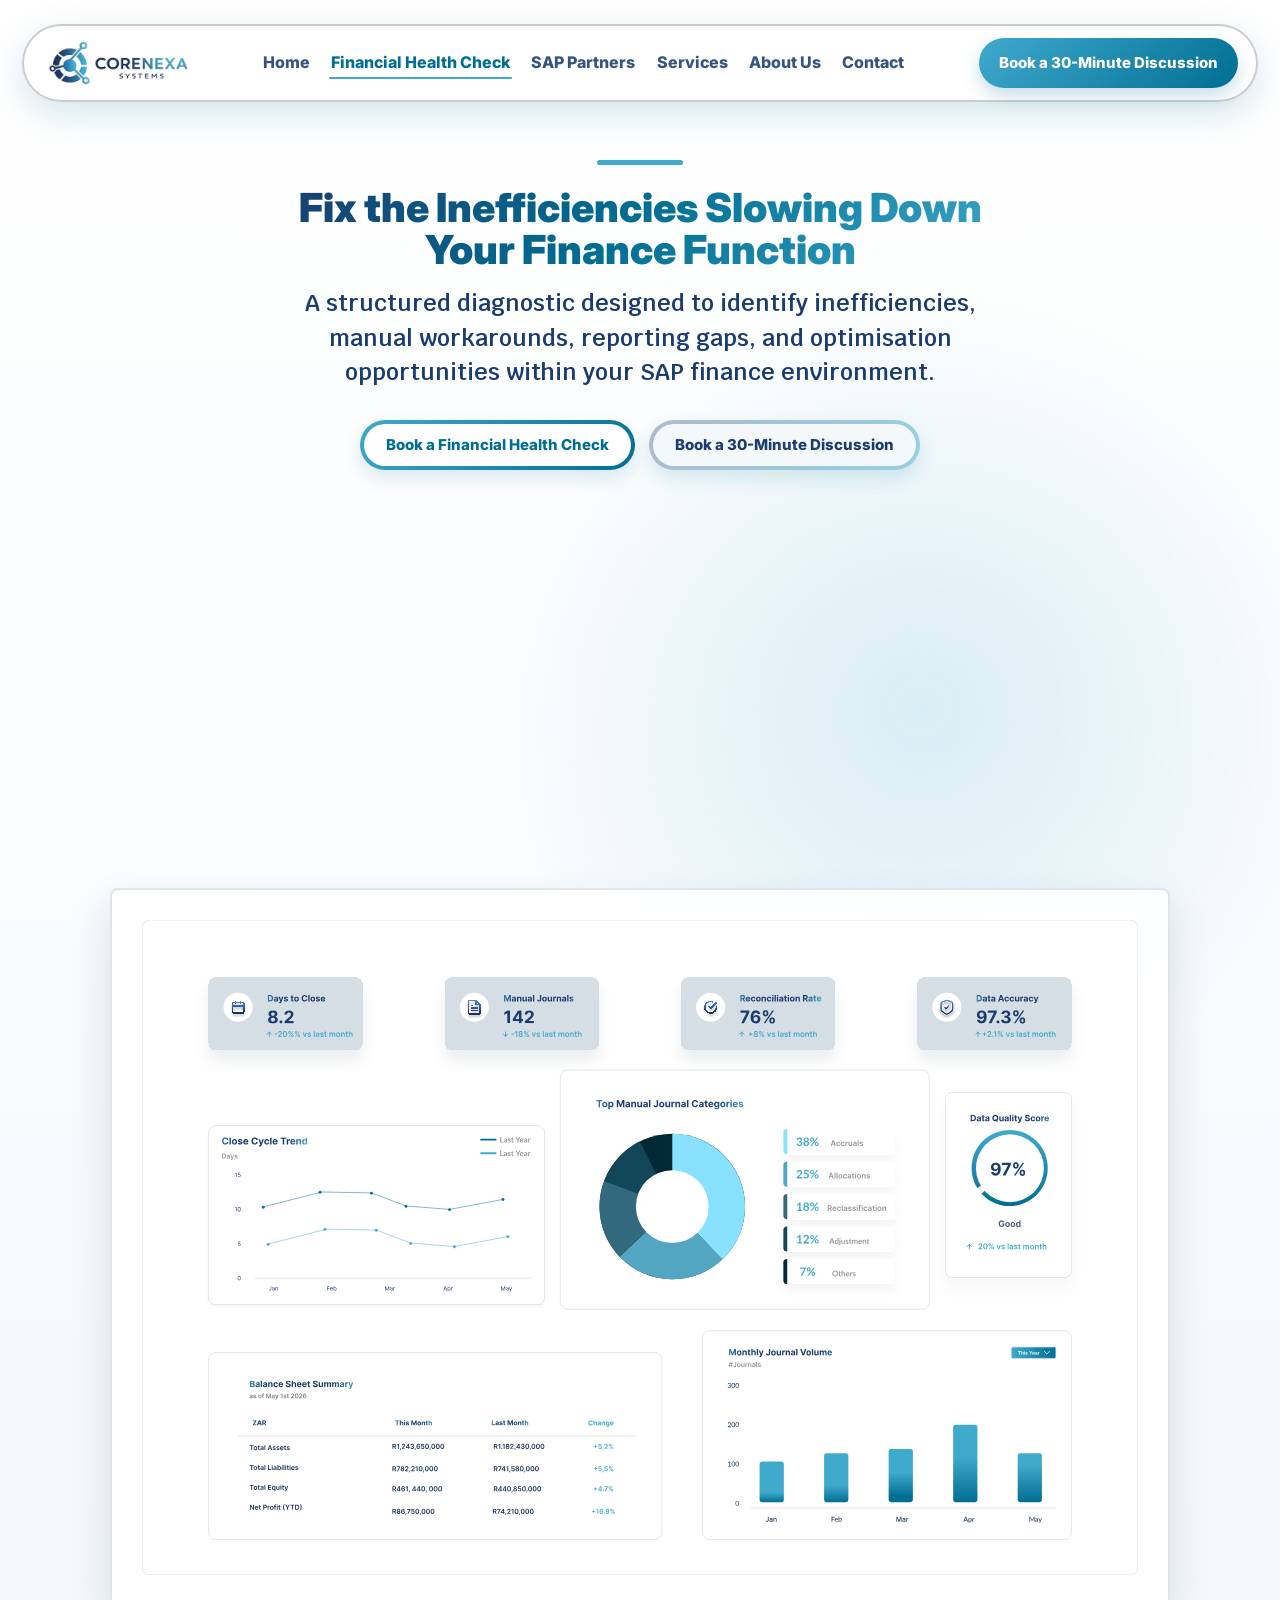
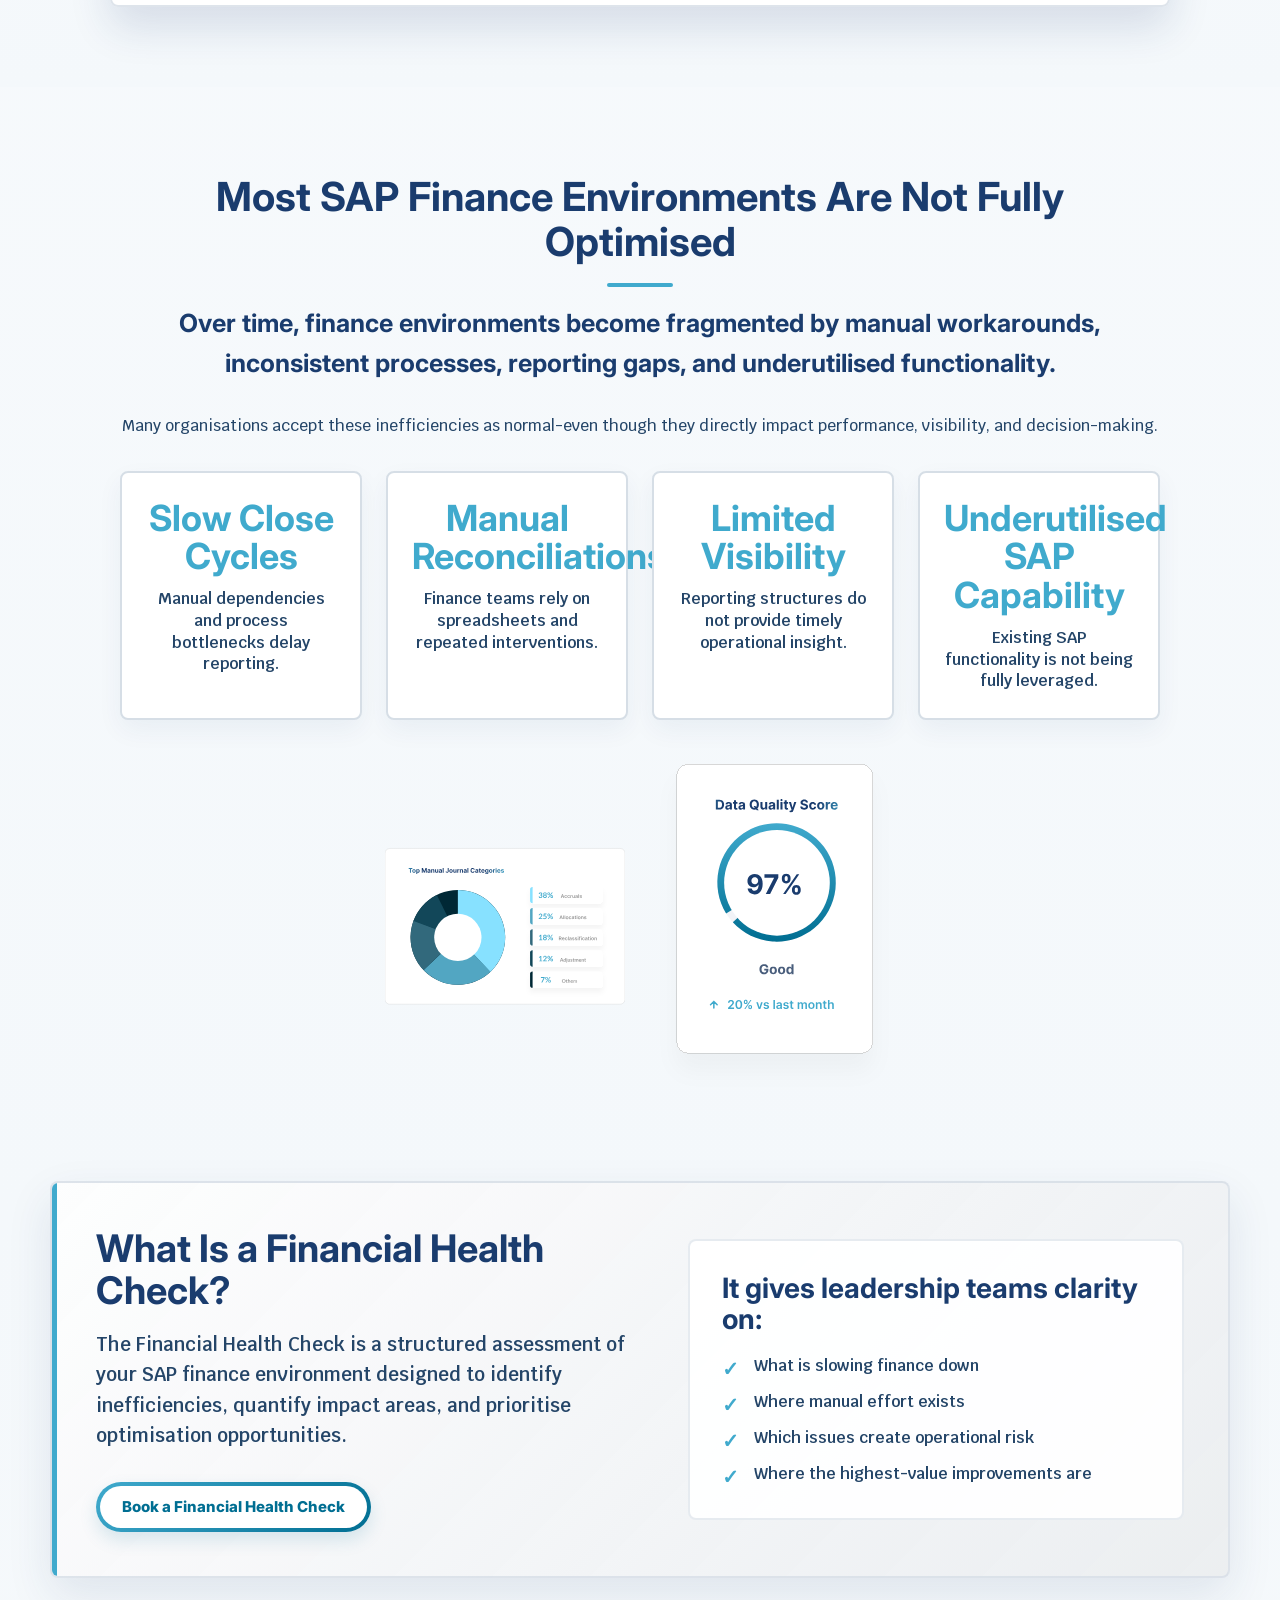
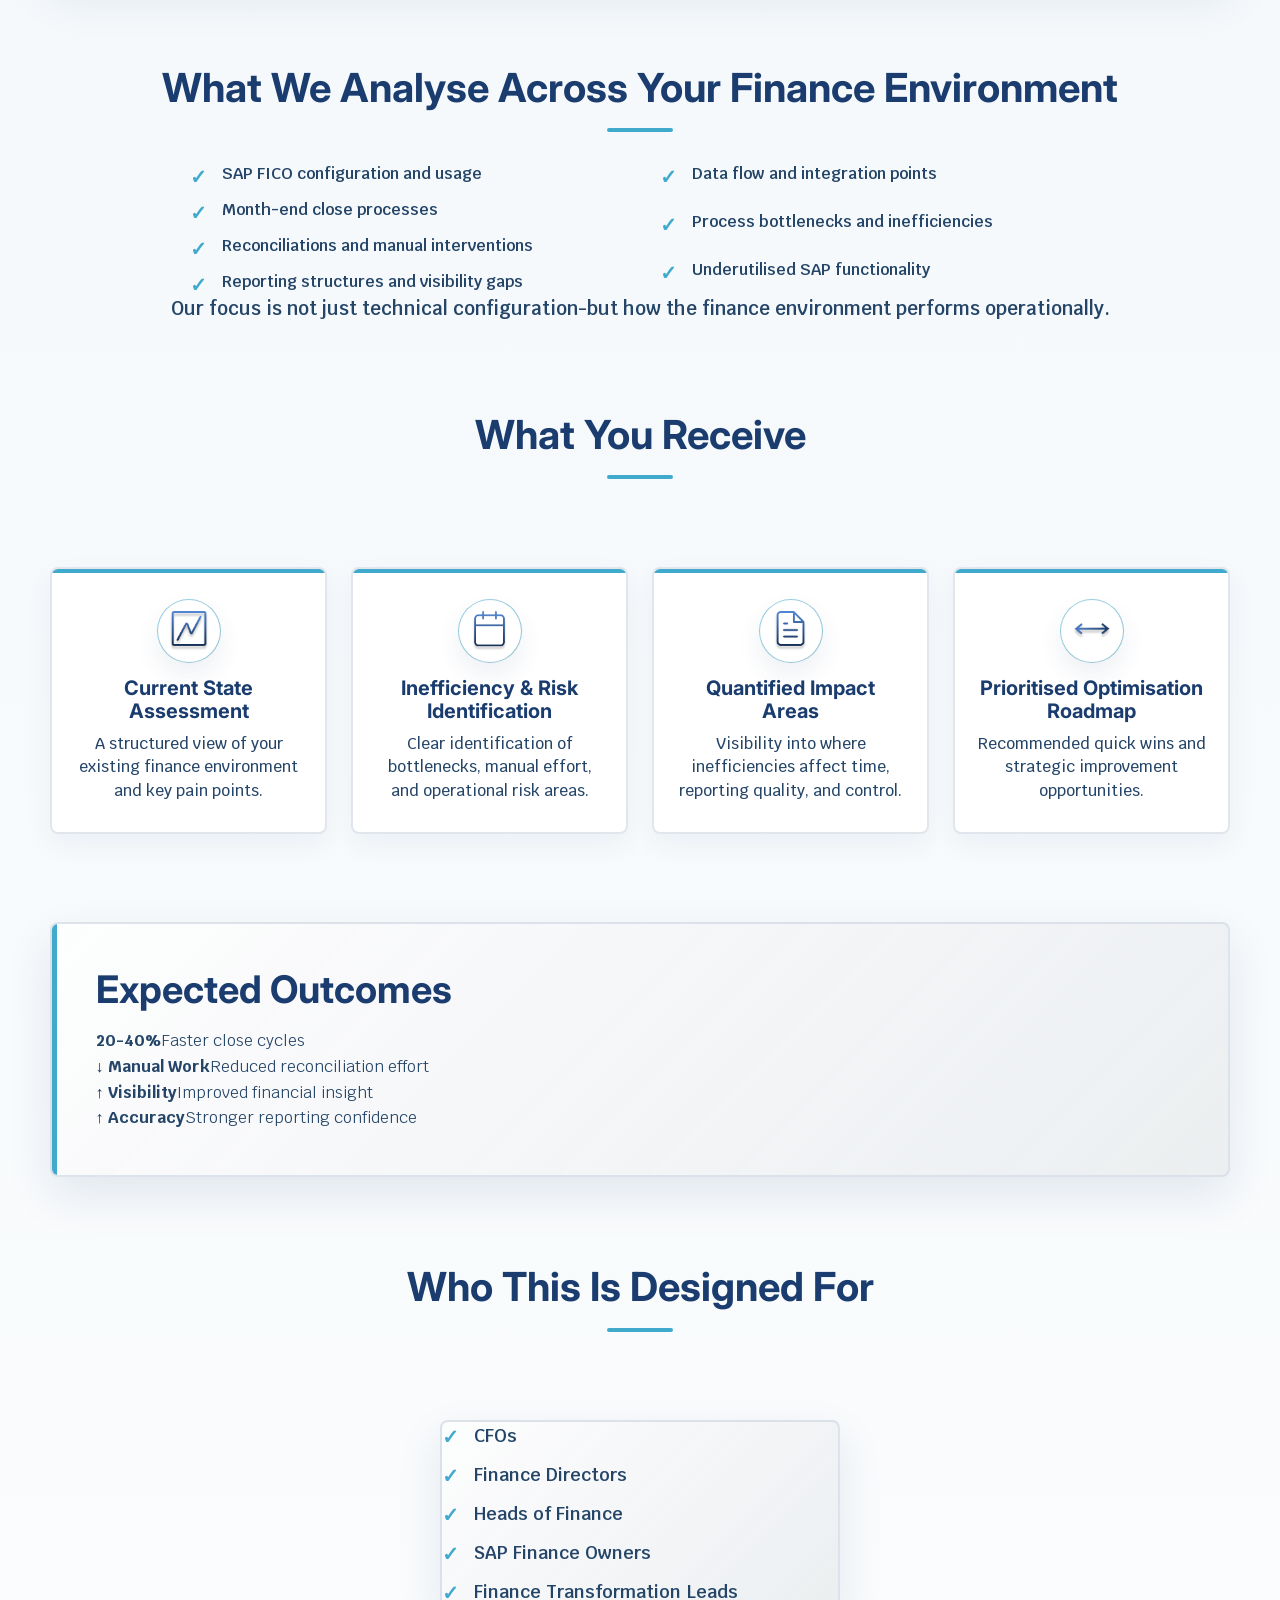
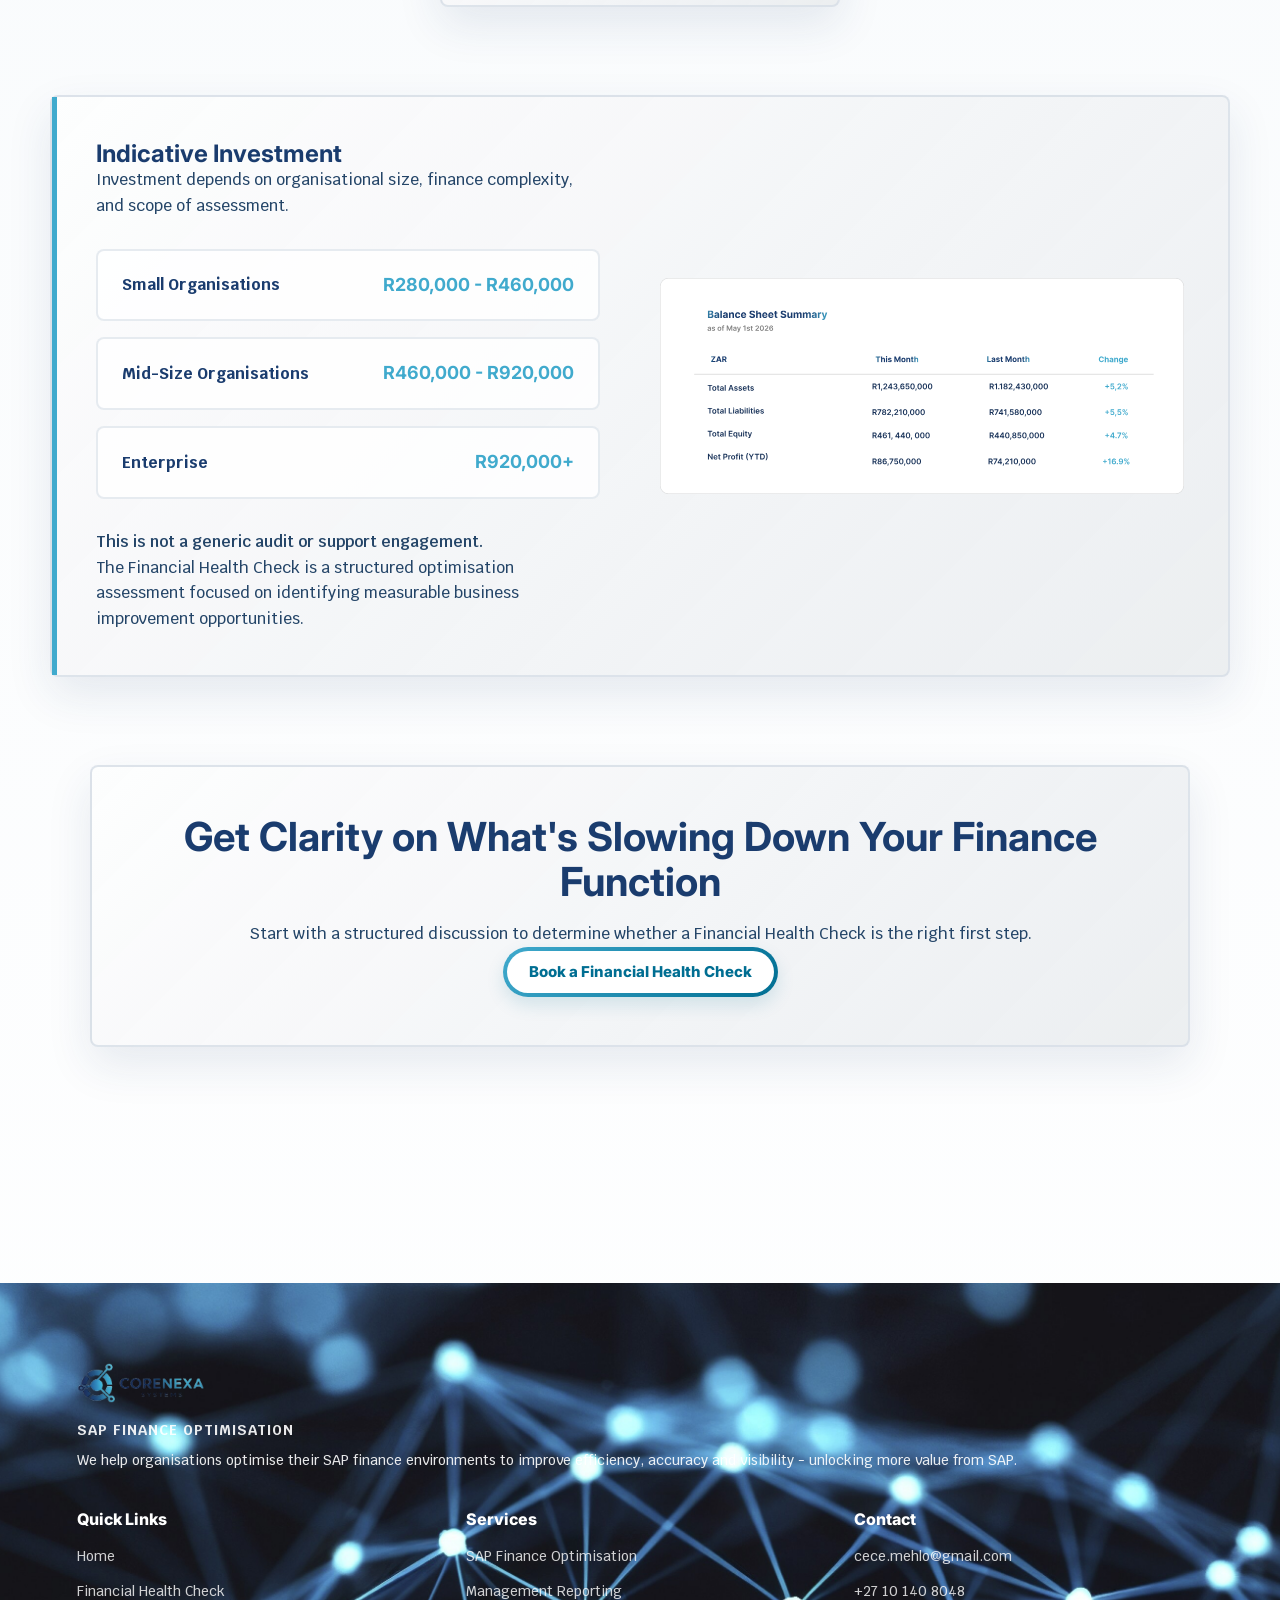
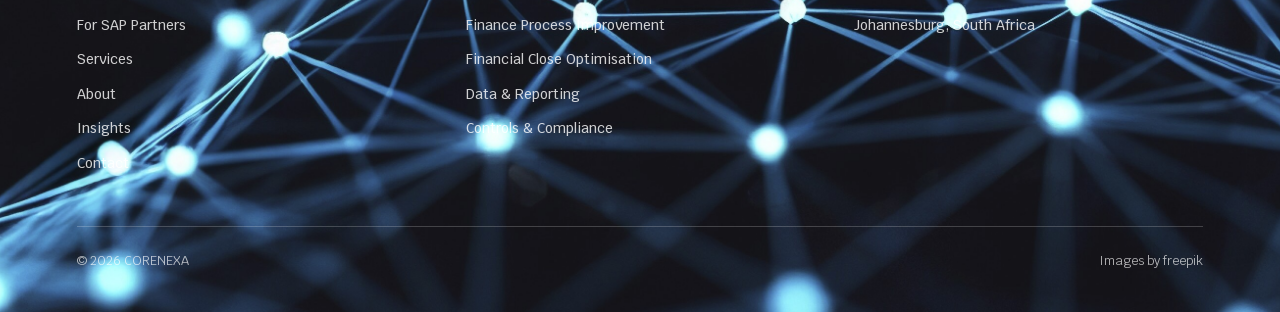
==== commit ca243b00: "Update website styling and layout per requirements: gradient titles, nav styling, button borders, re" ====
--- a/financial health check.html
+++ b/financial health check.html
@@ -199,12 +199,6 @@
       <img class="investment-panel-image" src="img/balance-sheet.svg" alt="Investment range interface panel">
     </section>
 
-    <section class="financial-section financial-trust-section">
-      <h2>A Structured, Low-Disruption Engagement</h2>
-      <p>The Health Check is designed to work alongside your existing SAP environment and operating model.</p>
-      <p>Our objective is to identify improvement opportunities without disrupting ongoing operations.</p>
-    </section>
-
     <section class="cta financial-section financial-bottom-cta">
       <h2>Get Clarity on What's Slowing Down Your Finance Function</h2>
       <p>Start with a structured discussion to determine whether a Financial Health Check is the right first step.</p>
--- a/styles.css
+++ b/styles.css
@@ -144,7 +144,7 @@
   justify-content: space-between;
   gap: 18px;
   padding: 12px 18px 12px 24px;
-  border: 1px solid rgba(255, 255, 255, 0.82);
+  border: 2px solid rgba(128, 128, 128, 0.4);
   border-radius: 999px;
   background: rgba(255, 255, 255, 0.92);
   box-shadow: 0 12px 36px rgba(0, 110, 146, 0.17);
@@ -247,7 +247,7 @@
 .button,
 .landing-button {
   padding: 12px 22px;
-  border: 2px solid transparent;
+  border: 4px solid transparent;
   background-image: linear-gradient(#ffffff, #ffffff), var(--button-gradient);
   background-origin: padding-box, border-box;
   background-clip: padding-box, border-box;
@@ -570,7 +570,7 @@
   -webkit-background-clip: text;
   background-clip: text;
   color: transparent;
-  font-size: clamp(40px, 5vw, 66px);
+  font-size: 40px;
   line-height: 1.04;
 }
 
@@ -599,6 +599,9 @@
   background: rgba(255, 255, 255, 0.92);
   box-shadow: var(--shadow-card);
   backdrop-filter: blur(12px);
+  margin-top: -60px;
+  position: relative;
+  z-index: 10;
 }
 
 .dashboard-img {
@@ -650,7 +653,15 @@
 .contact-page .contact-hero h1 {
   margin-bottom: 16px;
   color: var(--ink);
-  font-size: clamp(32px, 4vw, 40px);
+  font-size: 40px;
+}
+
+.home-page .landing-content h1 {
+  background: var(--gradient-blue);
+  -webkit-background-clip: text;
+  background-clip: text;
+  color: transparent;
+  font-size: 40px;
 }
 
 .hero h1::after,
@@ -687,6 +698,7 @@
 .about-bottom-cta p {
   color: var(--text-main);
   font-size: 19px;
+  font-weight: 600;
 }
 
 .hero p,
@@ -900,6 +912,7 @@
   margin-bottom: 30px;
   color: var(--text-main);
   font-size: 19px;
+  font-weight: 600;
 }
 
 .diagnostic-card {
@@ -922,6 +935,7 @@
   margin-bottom: 18px;
   color: var(--text-main);
   font-size: 20px;
+  font-weight: 600;
 }
 
 .diagnostic-card a,
@@ -981,6 +995,7 @@
   color: var(--text-main);
   font-size: 16px;
   line-height: 1.35;
+  font-weight: 600;
 }
 
 .check-list,
@@ -1001,9 +1016,11 @@
 .services-check-list li,
 .about-check-list li {
   position: relative;
-  padding-left: 36px;
+  padding-left: 32px;
   color: var(--text-main);
-  font-size: 18px;
+  font-size: 16px;
+  font-weight: 600;
+  line-height: 1.5;
 }
 
 .check-list li::before,
@@ -1012,1149 +1029,330 @@
 .sap-check-list li::before,
 .services-check-list li::before,
 .about-check-list li::before {
-  content: "\2713";
+  content: "✓";
   position: absolute;
   left: 0;
-  top: 2px;
-  width: 23px;
-  height: 23px;
-  display: inline-flex;
+  color: var(--accent-blue);
+  font-weight: 900;
+  font-size: 20px;
+}
+
+.sap-fit-panel h3,
+.sap-commercial-panel h3 {
+  margin-bottom: 20px;
+  font-size: 30px;
+  text-align: left;
+  color: var(--ink);
+}
+
+.sap-fit-panel,
+.sap-commercial-panel {
+  padding: 40px;
+  text-align: left;
+}
+
+.sap-reasons-list {
+  display: grid;
+  gap: 12px;
+}
+
+.sap-reasons-list li {
+  font-size: 18px;
+}
+
+.about-audience-list {
+  display: grid;
+  gap: 12px;
+  max-width: 400px;
+  margin-inline: auto;
+}
+
+.about-audience-list li {
+  font-size: 18px;
+}
+
+.services-audience-card {
+  padding: 30px;
+  text-align: center;
+}
+
+/* Specific section and layout adjustments */
+.investment-section {
+  display: grid;
+  grid-template-columns: 1fr 1fr;
+  gap: 40px;
   align-items: center;
-  justify-content: center;
-  border-radius: 50%;
-  background: var(--accent-blue);
-  color: var(--white);
-  font-size: 14px;
+  padding: 44px;
+}
+
+.expertise-copy {
+  padding-right: 20px;
+}
+
+.investment-card-grid {
+  display: grid;
+  gap: 16px;
+  margin: 30px 0;
+}
+
+.investment-card {
+  display: flex;
+  justify-content: space-between;
+  align-items: center;
+  padding: 20px 24px;
+  border: 2px solid rgba(214, 222, 230, 0.6);
+  border-radius: var(--card-radius);
+  background: rgba(255, 255, 255, 0.8);
+}
+
+.investment-card strong {
+  color: var(--ink);
+  font-size: 16px;
   font-weight: 800;
-  line-height: 1;
-}
-
-/* Financial Health Check */
-.financial-page .financial-container {
-  padding-top: 40px;
-}
-
-.financial-page .expectations > p:first-of-type {
-  max-width: 930px;
-  margin: 0 auto 18px;
+}
+
+.investment-card span {
+  color: var(--accent-blue);
+  font-family: "Inter", Arial, sans-serif;
+  font-size: 18px;
+  font-weight: 700;
+}
+
+.investment-note {
   color: var(--text-main);
-  font-family: "Krub", Arial, sans-serif;
-  font-size: 19px;
-  font-weight: 500;
-}
-
-.financial-page .expectations > p:last-of-type {
-  max-width: 930px;
-  margin: 0 auto 28px;
-  font-size: 19px;
+  font-size: 16px;
+  font-weight: 600;
+}
+
+.investment-panel-image {
+  width: 100%;
+  height: auto;
+  border-radius: var(--panel-radius);
+}
+
+.financial-trust-section {
+  display: none;
 }
 
 .financial-supporting-visual {
   display: flex;
-  align-items: stretch;
   justify-content: center;
-  gap: 24px;
-  margin-top: 20px;
-}
-
-.pie-chart-img,
-.progress-score-img,
-.investment-panel-image {
-  filter: drop-shadow(0 18px 28px rgba(26, 60, 110, 0.12));
-}
-
-.pie-chart-img {
-  width: min(54%, 600px);
-}
-
-.progress-score-img {
-  width: min(36%, 300px);
+  gap: 30px;
   margin-top: 40px;
 }
 
-.financial-page .diagnostic-card {
-  display: block;
-}
-
-.financial-page .metric strong {
-  font-size: clamp(21px, 2.2vw, 28px);
+.financial-supporting-visual img {
+  max-width: 240px;
+  height: auto;
 }
 
 .financial-check-grid {
   display: grid;
-  grid-template-columns: repeat(2, minmax(0, 1fr));
-  gap: 24px;
+  grid-template-columns: repeat(2, 1fr);
+  gap: 40px;
   max-width: 900px;
-  margin: 34px auto 24px;
-  padding: 36px;
-  border: 2px solid rgba(214, 222, 230, 0.8);
-  border-radius: var(--panel-radius);
-  background: rgba(255, 255, 255, 0.92);
-  box-shadow: var(--shadow-soft);
+  margin-inline: auto;
+  margin-top: 30px;
   text-align: left;
 }
 
-.financial-section-note {
-  max-width: 840px;
-  margin: 0 auto;
-  color: var(--text-main);
-  font-size: 19px;
-  font-weight: 700;
-  text-align: center;
-}
-
-.financial-section > .hero {
-  margin-bottom: 34px;
-}
-
-.outcomes-list {
-  grid-template-columns: repeat(2, minmax(0, 1fr));
-  max-width: 760px;
-  margin: 0 auto;
-}
-
-.outcomes-list li {
-  min-height: 78px;
-  padding: 18px 20px 18px 56px;
-  border: 2px solid var(--bg-panel-strong);
-  border-radius: var(--card-radius);
-  background: var(--white);
-  box-shadow: var(--shadow-soft);
-  text-align: left;
-}
-
-.outcomes-list li::before {
-  left: 20px;
-  top: 22px;
-}
-
-.outcome-metrics {
+.location-section {
+  padding: 80px 6% 40px;
+  background: linear-gradient(135deg, rgba(64, 170, 205, 0.08), transparent);
+}
+
+.location-card {
   display: grid;
-  grid-template-columns: repeat(4, minmax(0, 1fr));
-  gap: 18px;
-  margin-top: 30px;
-}
-
-.outcome-metrics div {
-  min-height: 150px;
-  padding: 24px 18px;
-  border: 2px solid var(--bg-panel-strong);
-  border-radius: var(--card-radius);
-  background: var(--white);
-  box-shadow: var(--shadow-soft);
-}
-
-.outcome-metrics strong,
-.outcome-metrics span {
-  display: block;
-}
-
-.outcome-metrics strong {
-  margin-bottom: 10px;
-  color: var(--accent-blue);
-  font-family: "Inter", Arial, sans-serif;
-  font-size: clamp(22px, 2.4vw, 30px);
-  line-height: 1.12;
-}
-
-.outcome-metrics span {
+  grid-template-columns: 1fr 1fr;
+  gap: 40px;
+  align-items: center;
+  padding: 44px;
+  margin-top: -80px;
+  position: relative;
+  z-index: 5;
+}
+
+.location-info {
+  padding-right: 20px;
+}
+
+.location-info h2 {
+  margin-bottom: 20px;
+  font-size: 40px;
+  color: var(--ink);
+}
+
+.location-info p {
+  margin-bottom: 24px;
   color: var(--text-main);
   font-size: 16px;
-  font-weight: 700;
-  line-height: 1.4;
-}
-
-.financial-audience-section {
-  text-align: center;
-}
-
-.investment-section {
-  display: grid;
-  grid-template-columns: minmax(0, 1fr) minmax(320px, 0.95fr);
-  gap: 32px;
-  align-items: center;
-  padding: 44px;
-}
-
-.investment-section h2 {
-  margin-bottom: 16px;
-  font-size: clamp(32px, 4vw, 40px);
-}
-
-.investment-section h3 {
-  margin-bottom: 18px;
-  color: var(--primary-blue);
-  font-size: 28px;
-}
-
-.investment-section p {
-  margin-bottom: 20px;
-  color: var(--text-main);
-  font-size: 18px;
-}
-
-.investment-card-grid {
-  display: grid;
-  gap: 14px;
-  margin: 24px 0;
-}
-
-.investment-card {
-  display: grid;
-  gap: 6px;
-  padding: 20px;
-  border: 2px solid rgba(214, 222, 230, 0.76);
+  font-weight: 600;
+  line-height: 1.6;
+}
+
+.map-wrapper {
+  width: 100%;
+  height: 400px;
   border-radius: var(--card-radius);
-  background: var(--white);
-  box-shadow: 0 10px 26px rgba(26, 60, 110, 0.055);
-}
-
-.investment-card strong {
-  color: var(--ink);
-  font-family: "Inter", Arial, sans-serif;
-  font-size: 19px;
-}
-
-.investment-card span {
-  color: var(--deep-blue);
-  font-size: 20px;
-  font-weight: 800;
-}
-
-.investment-note {
-  color: var(--ink) !important;
-  font-family: "Inter", Arial, sans-serif;
-  font-weight: 800;
-}
-
-.investment-list li {
-  font-size: 19px;
-}
-
-.investment-panel-image {
-  width: min(100%, 560px);
-  justify-self: center;
-}
-
-.financial-page .financial-bottom-cta {
-  margin-bottom: 0;
-}
-
-.financial-trust-section {
-  max-width: 960px;
-  margin-inline: auto;
-  padding: 42px;
-  border: 2px solid rgba(214, 222, 230, 0.8);
-  border-radius: var(--panel-radius);
-  background: var(--white);
-  box-shadow: var(--shadow-soft);
-  text-align: center;
-}
-
-.financial-trust-section h2 {
-  margin-bottom: 16px;
-  font-size: clamp(30px, 4vw, 40px);
-}
-
-.financial-trust-section p,
-.financial-bottom-cta p {
-  max-width: 820px;
-  margin: 0 auto 18px;
-  color: var(--text-main);
-  font-size: 19px;
-}
-
-/* SAP Partners */
-.sap-partner-section {
-  text-align: center;
-}
-
-.sap-section-copy,
-.sap-commercial-copy {
-  margin-bottom: 34px;
-}
-
-.sap-challenge-card {
-  min-height: 250px;
-}
-
-.sap-fit-panel,
-.sap-commercial-panel,
-.sap-reasons-list,
-.about-audience-list,
-.services-audience-card {
-  max-width: 900px;
-  margin-inline: auto;
-  padding: 36px;
-  text-align: left;
-}
-
-.sap-fit-panel h3,
-.sap-commercial-panel h3,
-.services-audience-card h3 {
-  margin-bottom: 22px;
-  color: var(--primary-blue);
-  font-size: 26px;
-  text-align: center;
-}
-
-.sap-value-list,
-.sap-reasons-list,
-.about-audience-list,
-.services-audience-list {
-  grid-template-columns: repeat(2, minmax(0, 1fr));
-}
-
-.sap-operate-note,
-.sap-section-note {
-  max-width: 900px;
-  margin: 28px auto 0;
-}
-
-.sap-model-step span,
-.services-flow-step span,
-.about-step-card span {
-  width: 44px;
-  height: 44px;
-  display: inline-flex;
-  align-items: center;
-  justify-content: center;
-  margin-bottom: 14px;
-  border-radius: 50%;
-  background: var(--button-gradient);
-  color: var(--white);
-  font-family: "Inter", Arial, sans-serif;
-  font-weight: 800;
-}
-
-.sap-trust-section {
-  max-width: 960px;
-  margin-inline: auto;
-  padding: 38px;
-  border: 0;
-  border-radius: var(--panel-radius);
-  background: var(--ink);
-  box-shadow: var(--shadow-card);
-}
-
-.sap-trust-section h2 {
-  margin-bottom: 16px;
-  color: var(--white);
-  font-size: clamp(30px, 4vw, 40px);
-}
-
-.sap-trust-section p {
-  color: rgba(255, 255, 255, 0.92);
-}
-
-/* Services */
-.services-section-copy,
-.services-partner-copy {
-  margin-bottom: 34px;
-}
-
-.service-card {
-  min-height: 270px;
-}
-
-.services-detail-section {
-  display: grid;
-  gap: 30px;
-}
-
-.service-detail-block {
-  display: grid;
-  grid-template-columns: minmax(0, 0.9fr) minmax(320px, 1.1fr);
-  gap: 24px;
-  align-items: start;
-  padding: 32px;
-  border: 2px solid var(--bg-panel-strong);
-  border-radius: var(--panel-radius);
-  background: rgba(255, 255, 255, 0.92);
-  box-shadow: 0 12px 30px rgba(26, 60, 110, 0.055);
-}
-
-.service-detail-block h3 {
-  grid-column: 1 / -1;
-  color: var(--ink);
-  font-size: 30px;
-}
-
-.service-detail-card {
-  padding: 28px;
+  overflow: hidden;
   border: 2px solid rgba(214, 222, 230, 0.6);
-  border-radius: var(--card-radius);
-  background: rgba(255, 255, 255, 0.92);
-}
-
-.service-detail-card h4 {
-  margin-bottom: 16px;
-  color: var(--primary-blue);
-  font-family: "Inter", Arial, sans-serif;
-  font-size: 20px;
-}
-
-.services-audience-card {
-  background:
-    linear-gradient(135deg, rgba(255, 255, 255, 0.92), rgba(236, 238, 240, 0.86)),
-    var(--bg-panel);
-}
-
-.services-partner-section {
-  display: grid;
-  grid-template-columns: minmax(0, 1.1fr) minmax(320px, 0.9fr);
-  gap: 30px;
-  align-items: stretch;
-}
-
-.services-partner-copy,
-.services-ready-card {
-  margin: 0;
-  padding: 40px;
-  text-align: left;
-}
-
-.services-ready-card a {
-  display: inline-flex;
-  margin-top: 18px;
-}
-
-/* About */
-.about-section-copy {
-  margin-bottom: 32px;
-}
-
-.about-intro-section,
-.about-value-section,
-.about-collaboration-section {
-  padding: 44px;
-}
-
-.about-leadership-section {
-  text-align: center;
-}
-
-.about-leadership-grid {
-  display: grid;
-  grid-template-columns: repeat(2, minmax(0, 1fr));
-  gap: 24px;
-}
-
-.about-leadership-card {
-  position: relative;
-  padding: 34px;
-  border: 2px solid rgba(214, 222, 230, 0.76);
-  border-radius: var(--card-radius);
-  background: var(--white);
-  box-shadow: var(--shadow-soft);
-  text-align: left;
-  overflow: hidden;
-}
-
-.about-leadership-card::before {
-  content: "";
-  position: absolute;
-  inset: 0 0 auto;
-  height: 4px;
-  background: var(--accent-blue);
-}
-
-.profile-label {
-  display: inline-flex;
-  margin-bottom: 18px;
-  color: var(--deep-blue);
-  font-family: "Inter", Arial, sans-serif;
-  font-size: 14px;
-  font-weight: 900;
-  text-transform: uppercase;
-}
-
-.about-leadership-card h3 {
-  margin-bottom: 8px;
-  font-size: 28px;
-}
-
-.profile-role {
-  margin-bottom: 20px;
-  color: var(--ink);
-  font-family: "Inter", Arial, sans-serif;
-  font-weight: 800;
-}
-
-.about-leadership-card p {
-  margin-bottom: 16px;
-  font-size: 17px;
-}
-
-.about-leadership-card p:last-child {
-  margin-bottom: 0;
-}
-
-.about-feature-card,
-.about-step-card,
-.about-expertise-card {
-  min-height: 230px;
-}
-
-.about-ownership-note {
-  display: inline-flex;
-  align-items: center;
-  justify-content: center;
-  gap: 10px;
-  margin-top: 20px;
-  color: var(--deep-blue);
-  font-family: "Inter", Arial, sans-serif;
-  font-size: 21px;
-  font-weight: 800;
-}
-
-.about-ownership-note img {
-  width: 24px;
-  height: 24px;
-}
-
-.about-bottom-cta p {
-  max-width: 820px;
-  margin: 0 auto 34px;
-}
-
-/* Contact */
-.contact-main {
-  background:
-    linear-gradient(180deg, rgba(236, 238, 240, 0.86), rgba(247, 250, 252, 0.98)),
-    url("img/abstract-technology-network (1).jpg") center top / cover no-repeat;
-}
-
-.contact-hero {
-  padding: 180px 20px 70px;
-  overflow: hidden;
-  text-align: center;
-}
-
-.contact-hero-content {
-  width: min(100%, 960px);
-  margin: 0 auto;
-}
-
-.contact-page .contact-hero h1 {
-  font-size: clamp(40px, 6vw, 64px);
-}
-
-.contact-page .contact-hero p {
-  max-width: 760px;
-  margin: 0 auto;
-  color: var(--text-main);
-  font-size: 26px;
-}
-
-.contact-section {
-  padding-bottom: var(--section-space);
-}
-
-.contact-grid {
-  display: grid;
-  grid-template-columns: minmax(320px, 0.95fr) minmax(0, 1.25fr);
-  gap: 34px;
-  align-items: start;
-  margin-top: -46px;
-  padding-top: 0;
-}
-
-.contact-info,
-.contact-form-container {
-  border: 2px solid rgba(214, 222, 230, 0.8);
-  border-radius: var(--panel-radius);
-  background: rgba(255, 255, 255, 0.95);
-  box-shadow: var(--shadow-soft);
-  backdrop-filter: blur(12px);
-}
-
-.contact-info {
-  padding: 34px;
-}
-
-.contact-methods {
-  display: grid;
-  grid-template-columns: repeat(2, minmax(0, 1fr));
-  gap: 16px;
-  margin-bottom: 16px;
-}
-
-.contact-info .info-item {
-  padding: 20px;
-  border: 2px solid rgba(214, 222, 230, 0.6);
-  border-radius: var(--card-radius);
-  background: var(--white);
-  box-shadow: 0 8px 22px rgba(26, 60, 110, 0.045);
-}
-
-.contact-info .info-item + .info-item {
-  margin-top: 16px;
-}
-
-.contact-methods .info-item + .info-item {
-  margin-top: 0;
-}
-
-.contact-info h3 {
-  margin-bottom: 8px;
-  color: var(--primary-blue);
-  font-size: 22px;
-}
-
-.contact-info p {
-  color: var(--text-main);
-  font-size: 17px;
-  line-height: 1.45;
-}
-
-.contact-info a {
-  color: var(--deep-blue);
-  font-weight: 800;
-}
-
-.contact-form-container {
-  padding: 38px;
-}
-
-.form-group {
-  margin-bottom: 22px;
-}
-
-.form-group label {
-  display: block;
-  margin-bottom: 8px;
-  color: var(--ink);
-  font-family: "Inter", Arial, sans-serif;
-  font-weight: 800;
-}
-
-.form-group input,
-.form-group select,
-.form-group textarea {
-  width: 100%;
-  min-height: 54px;
-  padding: 15px 18px;
-  border: 2px solid rgba(214, 222, 230, 0.8);
-  border-radius: var(--card-radius);
-  background: #ffffff;
-  color: var(--text-main);
-  font-size: 16px;
-  transition: border-color 0.25s ease, box-shadow 0.25s ease;
-}
-
-.form-group textarea {
-  min-height: 150px;
-  resize: vertical;
-}
-
-.form-group input:focus,
-.form-group select:focus,
-.form-group textarea:focus {
-  outline: none;
-  border-color: var(--accent-blue);
-  box-shadow: 0 0 0 4px rgba(64, 170, 205, 0.12);
-}
-
-.form-group input.has-value,
-.form-group select.has-value,
-.form-group textarea.has-value {
-  border-color: rgba(64, 170, 205, 0.55);
-}
-
-.contact-form .button {
-  width: 100%;
-}
-
-/* Location and footer */
-.location-section {
-  padding: var(--section-space) 6%;
-  background: linear-gradient(180deg, #ffffff, #f4f8fa);
-}
-
-.location-card {
-  display: grid;
-  grid-template-columns: minmax(280px, 0.9fr) minmax(0, 1.1fr);
-  gap: 40px;
-  align-items: center;
-  max-width: 1180px;
-  margin: 0 auto;
-  padding: clamp(28px, 4vw, 54px);
-}
-
-.location-info h2 {
-  margin-bottom: 18px;
-}
-
-.location-info p {
-  margin-bottom: 30px;
-  color: var(--text-main);
-  font-size: 21px;
-  line-height: 1.65;
-}
-
-.location-info .button {
-  min-height: auto;
-  padding: 0;
-  border: 0;
-  border-radius: 0;
-  background: none;
-  background-image: none;
-  color: var(--accent-blue);
-  box-shadow: none;
-}
-
-.location-info .button:hover {
-  background: none;
-  background-image: none;
-  color: var(--deep-blue);
-  box-shadow: none;
-  transform: none;
-}
-
-.map-wrapper {
-  min-height: 420px;
-  overflow: hidden;
-  border: 2px solid var(--bg-panel-strong);
-  border-radius: var(--card-radius);
-  box-shadow: var(--shadow-soft);
 }
 
 .map-wrapper iframe {
   width: 100%;
   height: 100%;
-  min-height: 420px;
-  border: 0;
-}
-
+  border: none;
+}
+
+/* Responsive design */
+@media (max-width: 1024px) {
+  .diagnostic {
+    grid-template-columns: 1fr;
+  }
+
+  .investment-section {
+    grid-template-columns: 1fr;
+  }
+
+  .location-card {
+    grid-template-columns: 1fr;
+    margin-top: 0;
+  }
+
+  .financial-check-grid {
+    grid-template-columns: 1fr;
+  }
+}
+
+@media (max-width: 768px) {
+  .navbar {
+    gap: 12px;
+    padding: 10px 14px;
+  }
+
+  .nav-links {
+    display: none;
+  }
+
+  .nav-toggle {
+    display: flex;
+  }
+
+  .cards,
+  .sap-challenge-grid,
+  .about-feature-grid,
+  .metrics {
+    grid-template-columns: repeat(2, minmax(0, 1fr));
+  }
+
+  .about-steps-grid,
+  .sap-model-grid,
+  .services-flow-grid {
+    grid-template-columns: repeat(2, minmax(0, 1fr));
+  }
+
+  .map-wrapper {
+    height: 300px;
+  }
+}
+
+@media (max-width: 480px) {
+  .cards,
+  .sap-challenge-grid,
+  .about-feature-grid,
+  .metrics {
+    grid-template-columns: 1fr;
+  }
+
+  .about-steps-grid,
+  .sap-model-grid,
+  .services-flow-grid {
+    grid-template-columns: 1fr;
+  }
+}
+
+/* Footer styles */
 .site-footer {
   position: relative;
-  display: flex;
-  justify-content: center;
-  padding: var(--section-space) 20px;
+  margin-top: 60px;
+  padding: 80px 6% 40px;
+  background: linear-gradient(135deg, rgba(26, 60, 110, 0.96), rgba(0, 110, 146, 0.88));
+  color: var(--white);
   overflow: hidden;
-  isolation: isolate;
-}
-
-.site-footer::before {
-  content: "";
-  position: absolute;
-  inset: 0;
-  z-index: -1;
-  background: linear-gradient(90deg, rgba(26, 60, 110, 0.74), rgba(0, 110, 146, 0.62));
+  z-index: 1;
 }
 
 .footer-inner {
+  max-width: 1200px;
+  margin-inline: auto;
   position: relative;
-  z-index: 0;
-  width: min(100%, 1180px);
-  padding: 36px 40px;
-  border: 2px solid rgba(214, 222, 230, 0.7);
-  border-radius: var(--panel-radius);
-  background: rgba(255, 255, 255, 0.92);
-  box-shadow: 0 10px 30px rgba(0, 0, 0, 0.16);
-  backdrop-filter: blur(12px);
+  z-index: 2;
+}
+
+.footer-brand-block {
+  margin-bottom: 40px;
 }
 
 .footer-logo {
-  width: 140px;
-  height: auto;
+  width: auto;
+  max-width: 150px;
+  height: 40px;
+  object-fit: contain;
   margin-bottom: 16px;
 }
 
-.footer-brand-block {
-  max-width: 620px;
-  margin-bottom: 34px;
+.footer-tagline {
+  margin-bottom: 12px;
+  color: var(--accent-blue);
+  font-weight: 700;
+  font-size: 14px;
+  letter-spacing: 1px;
 }
 
 .footer-brand-block p {
-  margin: 0;
-}
-
-.footer-tagline {
-  margin-bottom: 10px !important;
-  color: var(--deep-blue) !important;
-  font-family: "Inter", Arial, sans-serif;
-  font-size: 16px !important;
-  font-weight: 900 !important;
+  color: rgba(255, 255, 255, 0.9);
+  font-size: 14px;
+  line-height: 1.6;
+  margin-bottom: 8px;
 }
 
 .about-footer-grid {
   display: grid;
-  grid-template-columns: 1fr 1.15fr 1fr;
-  gap: 34px;
-  align-items: start;
-  margin-bottom: 34px;
+  grid-template-columns: repeat(3, 1fr);
+  gap: 40px;
+  margin-bottom: 40px;
 }
 
 .about-footer-grid h3 {
+  color: var(--white);
+  font-size: 16px;
+  font-weight: 800;
+  margin-bottom: 16px;
+}
+
+.about-footer-grid ul {
+  list-style: none;
+}
+
+.about-footer-grid li {
   margin-bottom: 12px;
-  color: var(--primary-blue);
-  font-size: 17px;
-  text-transform: uppercase;
-}
-
-.about-footer-grid ul {
-  display: grid;
-  gap: 8px;
-  list-style: none;
-}
-
-.about-footer-grid li,
+  color: rgba(255, 255, 255, 0.8);
+  font-size: 14px;
+}
+
 .about-footer-grid a {
-  color: var(--text-main);
-  font-size: 15px;
-  font-weight: 700;
+  color: rgba(255, 255, 255, 0.8);
 }
 
 .about-footer-grid a:hover {
-  color: var(--deep-blue);
+  color: var(--accent-blue);
 }
 
 .footer-bottom {
   display: flex;
   justify-content: space-between;
-  gap: 18px;
-  padding-top: 20px;
-  border-top: 2px solid var(--bg-panel-strong);
-  color: var(--text-main);
+  padding-top: 24px;
+  border-top: 1px solid rgba(255, 255, 255, 0.2);
+  color: rgba(255, 255, 255, 0.7);
   font-size: 13px;
-  font-weight: 700;
-}
-
-/* Responsive rules */
-@media (max-width: 1240px) {
-  .navbar {
-    max-width: 1120px;
-  }
-
-  .brand-logo {
-    max-width: 150px;
-  }
-
-  .nav-links a {
-    font-size: 15px;
-  }
-
-  .nav-cta {
-    padding-inline: 16px;
-    font-size: 14px;
-  }
-
-  .services-grid,
-  .about-expertise-grid {
-    grid-template-columns: repeat(3, minmax(0, 1fr));
-  }
-
-  .sap-challenge-grid,
-  .about-feature-grid {
-    grid-template-columns: repeat(2, minmax(0, 1fr));
-  }
-}
-
-@media (max-width: 980px) {
-  .container {
-    width: min(100% - 32px, 760px);
-    padding: 70px 0;
-  }
-
-  .site-header {
-    padding-inline: 14px;
-  }
-
-  .navbar {
-    min-height: 66px;
-    gap: 12px;
-    padding: 12px 16px;
-  }
-
-  .nav-toggle {
-    display: inline-flex;
-    order: 3;
-  }
-
-  .nav-links {
-    position: absolute;
-    top: calc(100% + 12px);
-    left: 12px;
-    right: 12px;
-    display: grid;
-    gap: 6px;
-    padding: 14px;
-    border: 2px solid rgba(64, 170, 205, 0.3);
-    border-radius: 22px;
-    background: rgba(255, 255, 255, 0.98);
-    box-shadow: 0 16px 34px rgba(0, 110, 146, 0.18);
-    opacity: 0;
-    pointer-events: none;
-    transform: translateY(-10px);
-    transition: opacity 0.25s ease, transform 0.25s ease;
-  }
-
-  .nav-open .nav-links {
-    opacity: 1;
-    pointer-events: auto;
-    transform: translateY(0);
-  }
-
-  .nav-links a {
-    padding: 10px 12px;
-    border-radius: 14px;
-    font-size: 16px;
-  }
-
-  .nav-links a::after {
-    display: none;
-  }
-
-  .nav-links a:hover,
-  .nav-links a[aria-current="page"] {
-    background: rgba(64, 170, 205, 0.11);
-  }
-
-  .landing,
-  .sap-partner-hero,
-  .services-hero,
-  .about-hero {
-    min-height: 680px;
-    justify-content: center;
-    padding: 130px 20px 70px;
-  }
-
-  .landing-content,
-  .sap-partner-hero-copy,
-  .services-hero-copy,
-  .about-hero-copy {
-    padding: 28px;
-  }
-
-  .cards,
-  .metrics,
-  .outcomes-list,
-  .outcome-metrics,
-  .sap-model-grid,
-  .services-flow-grid,
-  .about-steps-grid,
-  .contact-methods {
-    grid-template-columns: repeat(2, minmax(0, 1fr));
-  }
-
-  .diagnostic,
-  .investment-section,
-  .service-detail-block,
-  .services-partner-section,
-  .contact-grid,
-  .location-card {
-    grid-template-columns: 1fr;
-  }
-
-  .partner {
-    display: grid;
-  }
-
-  .services-grid,
-  .about-feature-grid,
-  .about-expertise-grid {
-    grid-template-columns: repeat(2, minmax(0, 1fr));
-  }
-
-  .contact-grid {
-    margin-top: -28px;
-  }
-
-  .about-footer-grid {
-    grid-template-columns: repeat(2, minmax(0, 1fr));
-  }
-}
-
-@media (max-width: 680px) {
-  :root {
-    --section-space: 64px;
-    --grid-gap: 18px;
-  }
-
-  .container {
-    width: min(100% - 28px, 560px);
-  }
-
-  .site-header {
-    top: 14px;
-  }
-
-  .navbar {
-    padding: 10px 12px 10px 16px;
-  }
-
-  .brand-logo {
-    max-width: 138px;
-    height: 38px;
-  }
-
-  .nav-cta {
-    display: none;
-  }
-
-  .landing,
-  .financial-page .financial-landing,
-  .sap-partner-hero,
-  .services-hero,
-  .about-hero {
-    width: 100%;
-    max-width: 100vw;
-    min-height: auto;
-    height: auto;
-    padding: 126px 16px 56px;
-  }
-
-  .landing-content,
-  .sap-partner-hero-copy,
-  .services-hero-copy,
-  .about-hero-copy,
-  .diagnostic,
-  .diagnostic-card,
-  .partner,
-  .cta,
-  .about-intro-section,
-  .about-value-section,
-  .about-collaboration-section,
-  .sap-fit-panel,
-  .sap-commercial-panel,
-  .sap-reasons-list,
-  .services-audience-card,
-  .services-partner-copy,
-  .services-ready-card,
-  .contact-info,
-  .contact-form-container,
-  .location-card,
-  .footer-inner,
-  .investment-section,
-  .service-detail-block {
-    padding: 28px 22px;
-  }
-
-  .landing-content,
-  .sap-partner-hero-copy,
-  .services-hero-copy,
-  .about-hero-copy {
-    flex: 0 1 auto;
-    width: 100%;
-    max-width: calc(100vw - 32px);
-  }
-
-  .landing-content h1,
-  .financial-page .landing-content h1,
-  .sap-partner-hero h1,
-  .services-hero h1,
-  .about-hero h1 {
-    font-size: clamp(30px, 8vw, 34px);
-    line-height: 1.08;
-  }
-
-  .landing-content p,
-  .sap-partner-hero p,
-  .services-hero p,
-  .about-hero p,
-  .financial-page .landing-content p,
-  .hero p,
-  .expertise p,
-  .diagnostic-copy p,
-  .partner p,
-  .services-section-copy p,
-  .services-partner-copy p,
-  .services-ready-card p,
-  .about-section-copy p,
-  .contact-page .contact-hero p,
-  .location-info p {
-    font-size: 18px;
-  }
-
-  .cards,
-  .metrics,
-  .outcomes-list,
-  .outcome-metrics,
-  .financial-check-grid,
-  .sap-challenge-grid,
-  .sap-model-grid,
-  .sap-value-list,
-  .sap-reasons-list,
-  .services-grid,
-  .services-flow-grid,
-  .services-audience-list,
-  .about-feature-grid,
-  .about-steps-grid,
-  .about-expertise-grid,
-  .about-leadership-grid,
-  .about-audience-list,
-  .about-footer-grid,
-  .contact-methods {
-    grid-template-columns: 1fr;
-  }
-
-  .card,
-  .sap-challenge-card,
-  .service-card,
-  .about-feature-card,
-  .about-step-card,
-  .about-expertise-card,
-  .services-flow-step,
-  .sap-model-step,
-  .metric,
-  .outcome-metrics div {
-    min-height: auto;
-    padding: 26px 20px;
-  }
-
-  .financial-check-grid,
-  .financial-trust-section,
-  .about-leadership-card {
-    padding: 28px 22px;
-  }
-
-  .landing-actions {
-    align-items: stretch;
-    flex-direction: column;
-  }
-
-  .financial-supporting-visual {
-    flex-direction: column;
-  }
-
-  .pie-chart-img,
-  .progress-score-img {
-    width: min(100%, 360px);
-    margin-inline: auto;
-  }
-
-  .contact-hero {
-    padding: 140px 16px 40px;
-  }
-
-  .contact-grid {
-    margin-top: 0;
-  }
-
-  .map-wrapper,
-  .map-wrapper iframe {
-    min-height: 320px;
-  }
-
-  .footer-bottom {
-    flex-direction: column;
-  }
-
-  .site-toast {
-    right: 16px;
-    bottom: 16px;
-  }
-}
-
-@media (prefers-reduced-motion: reduce) {
-  *,
-  *::before,
-  *::after {
-    animation-duration: 0.01ms !important;
-    animation-iteration-count: 1 !important;
-    scroll-behavior: auto !important;
-    transition-duration: 0.01ms !important;
-  }
-}
+}
